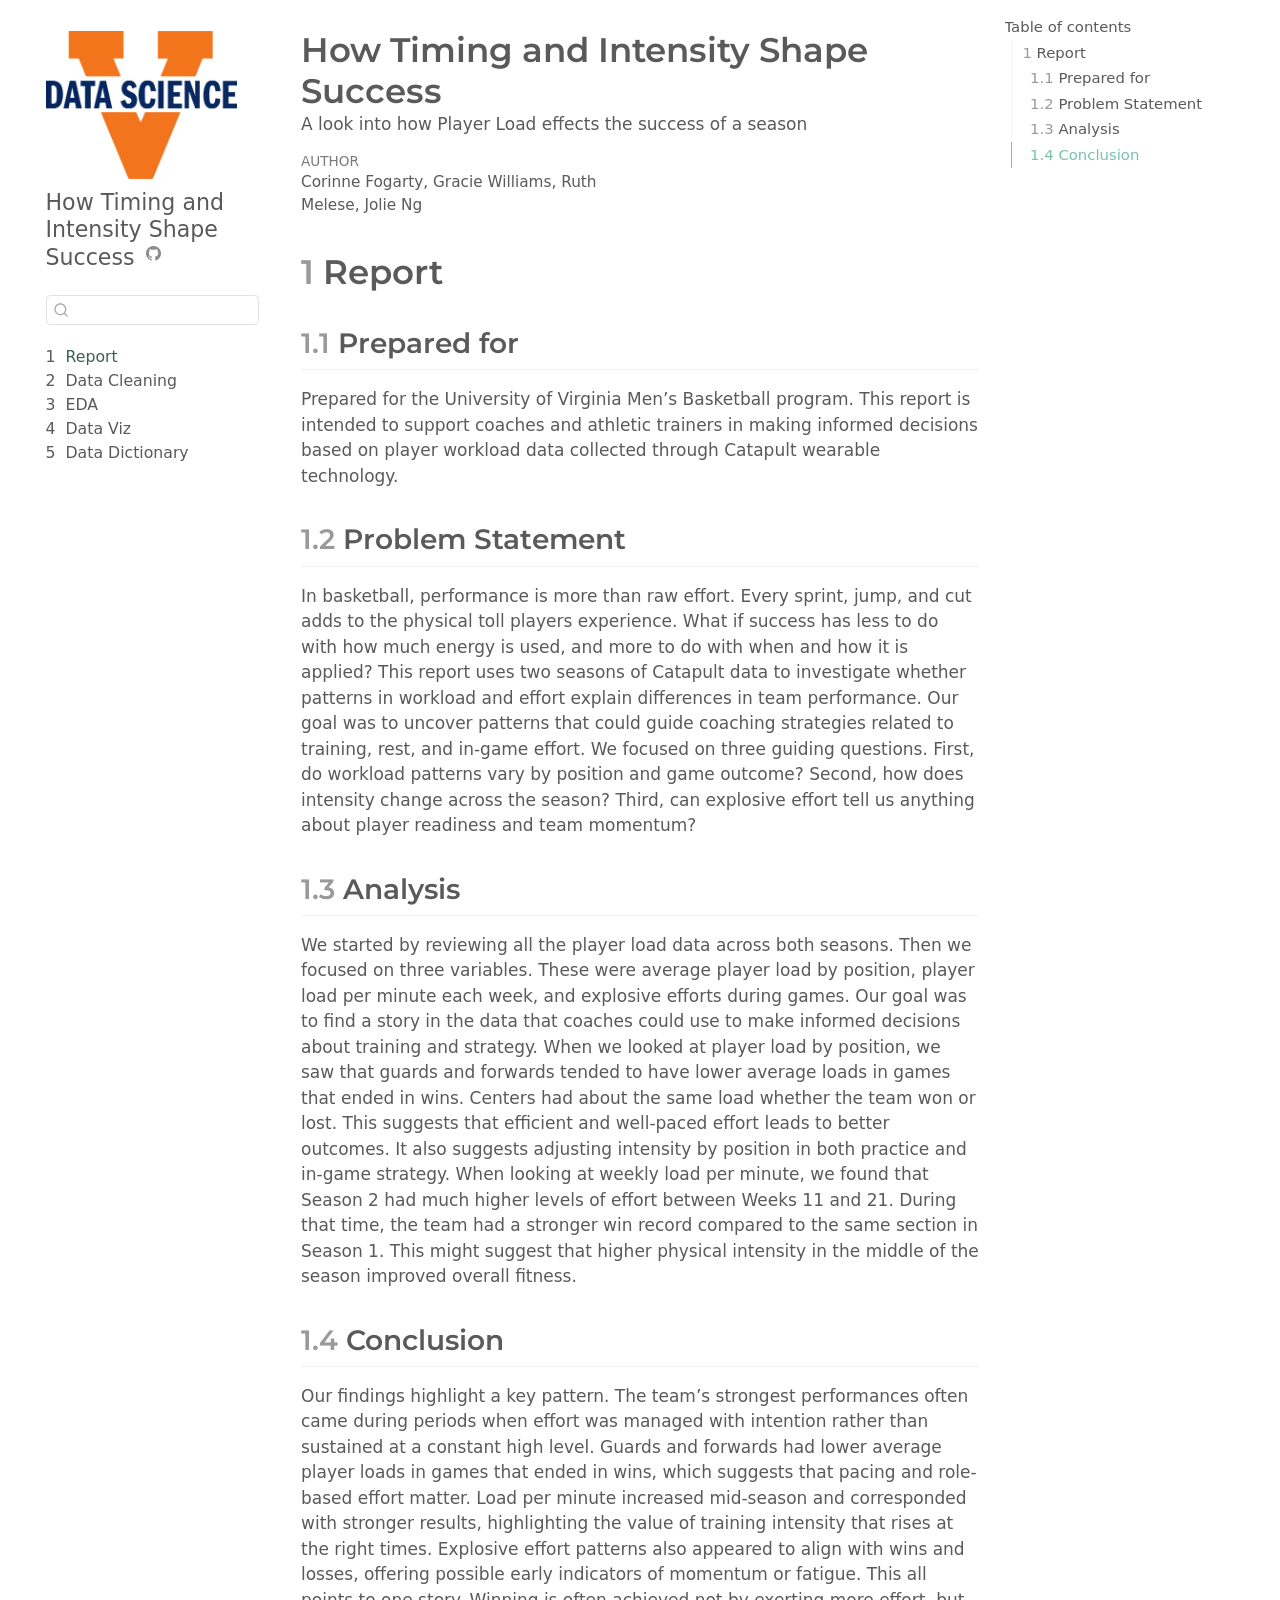
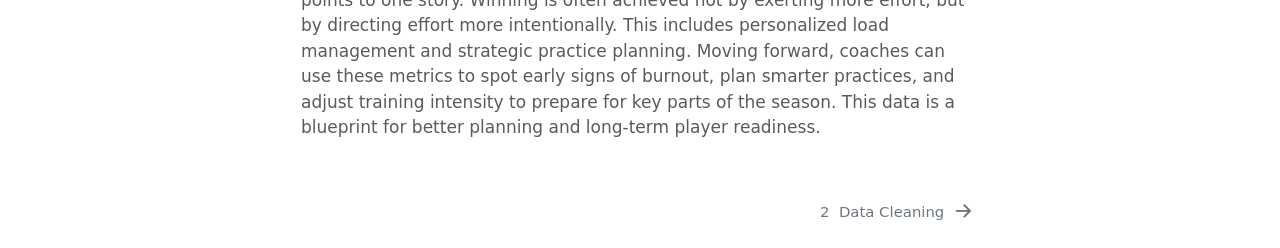
==== docs/index.html @ febaddad "index changes" ====
<!DOCTYPE html>
<html xmlns="http://www.w3.org/1999/xhtml" lang="en" xml:lang="en"><head>

<meta charset="utf-8">
<meta name="generator" content="quarto-1.6.42">

<meta name="viewport" content="width=device-width, initial-scale=1.0, user-scalable=yes">

<meta name="author" content="Corinne Fogarty, Gracie Williams, Ruth Melese, Jolie Ng">
<meta name="description" content="A look into how Player Load effects the success of a season">

<title>How Timing and Intensity Shape Success</title>
<style>
code{white-space: pre-wrap;}
span.smallcaps{font-variant: small-caps;}
div.columns{display: flex; gap: min(4vw, 1.5em);}
div.column{flex: auto; overflow-x: auto;}
div.hanging-indent{margin-left: 1.5em; text-indent: -1.5em;}
ul.task-list{list-style: none;}
ul.task-list li input[type="checkbox"] {
  width: 0.8em;
  margin: 0 0.8em 0.2em -1em; /* quarto-specific, see https://github.com/quarto-dev/quarto-cli/issues/4556 */ 
  vertical-align: middle;
}
</style>


<script src="site_libs/quarto-nav/quarto-nav.js"></script>
<script src="site_libs/quarto-nav/headroom.min.js"></script>
<script src="site_libs/clipboard/clipboard.min.js"></script>
<script src="site_libs/quarto-search/autocomplete.umd.js"></script>
<script src="site_libs/quarto-search/fuse.min.js"></script>
<script src="site_libs/quarto-search/quarto-search.js"></script>
<meta name="quarto:offset" content="./">
<link href="./datacleaning.html" rel="next">
<link href="./uvads.png" rel="icon" type="image/png">
<script src="site_libs/quarto-html/quarto.js"></script>
<script src="site_libs/quarto-html/popper.min.js"></script>
<script src="site_libs/quarto-html/tippy.umd.min.js"></script>
<script src="site_libs/quarto-html/anchor.min.js"></script>
<link href="site_libs/quarto-html/tippy.css" rel="stylesheet">
<link href="site_libs/quarto-html/quarto-syntax-highlighting-2f5df379a58b258e96c21c0638c20c03.css" rel="stylesheet" id="quarto-text-highlighting-styles">
<script src="site_libs/bootstrap/bootstrap.min.js"></script>
<link href="site_libs/bootstrap/bootstrap-icons.css" rel="stylesheet">
<link href="site_libs/bootstrap/bootstrap-af8f13ac2cf35a584dc317cb14b1796d.min.css" rel="stylesheet" append-hash="true" id="quarto-bootstrap" data-mode="light">
<script id="quarto-search-options" type="application/json">{
  "location": "sidebar",
  "copy-button": false,
  "collapse-after": 3,
  "panel-placement": "start",
  "type": "textbox",
  "limit": 50,
  "keyboard-shortcut": [
    "f",
    "/",
    "s"
  ],
  "show-item-context": false,
  "language": {
    "search-no-results-text": "No results",
    "search-matching-documents-text": "matching documents",
    "search-copy-link-title": "Copy link to search",
    "search-hide-matches-text": "Hide additional matches",
    "search-more-match-text": "more match in this document",
    "search-more-matches-text": "more matches in this document",
    "search-clear-button-title": "Clear",
    "search-text-placeholder": "",
    "search-detached-cancel-button-title": "Cancel",
    "search-submit-button-title": "Submit",
    "search-label": "Search"
  }
}</script>


</head>

<body class="nav-sidebar floating">

<div id="quarto-search-results"></div>
  <header id="quarto-header" class="headroom fixed-top">
  <nav class="quarto-secondary-nav">
    <div class="container-fluid d-flex">
      <button type="button" class="quarto-btn-toggle btn" data-bs-toggle="collapse" role="button" data-bs-target=".quarto-sidebar-collapse-item" aria-controls="quarto-sidebar" aria-expanded="false" aria-label="Toggle sidebar navigation" onclick="if (window.quartoToggleHeadroom) { window.quartoToggleHeadroom(); }">
        <i class="bi bi-layout-text-sidebar-reverse"></i>
      </button>
        <nav class="quarto-page-breadcrumbs" aria-label="breadcrumb"><ol class="breadcrumb"><li class="breadcrumb-item"><a href="./index.html"><span class="chapter-number">1</span>&nbsp; <span class="chapter-title">Report</span></a></li></ol></nav>
        <a class="flex-grow-1" role="navigation" data-bs-toggle="collapse" data-bs-target=".quarto-sidebar-collapse-item" aria-controls="quarto-sidebar" aria-expanded="false" aria-label="Toggle sidebar navigation" onclick="if (window.quartoToggleHeadroom) { window.quartoToggleHeadroom(); }">      
        </a>
      <button type="button" class="btn quarto-search-button" aria-label="Search" onclick="window.quartoOpenSearch();">
        <i class="bi bi-search"></i>
      </button>
    </div>
  </nav>
</header>
<!-- content -->
<div id="quarto-content" class="quarto-container page-columns page-rows-contents page-layout-article">
<!-- sidebar -->
  <nav id="quarto-sidebar" class="sidebar collapse collapse-horizontal quarto-sidebar-collapse-item sidebar-navigation floating overflow-auto">
    <div class="pt-lg-2 mt-2 text-left sidebar-header sidebar-header-stacked">
      <a href="./index.html" class="sidebar-logo-link">
      <img src="./uvads.png" alt="" class="sidebar-logo py-0 d-lg-inline d-none">
      </a>
    <div class="sidebar-title mb-0 py-0">
      <a href="./">How Timing and Intensity Shape Success</a> 
        <div class="sidebar-tools-main">
    <a href="https://github.com/corinnefog/DS2023-Final" title="Source Code" class="quarto-navigation-tool px-1" aria-label="Source Code"><i class="bi bi-github"></i></a>
</div>
    </div>
      </div>
        <div class="mt-2 flex-shrink-0 align-items-center">
        <div class="sidebar-search">
        <div id="quarto-search" class="" title="Search"></div>
        </div>
        </div>
    <div class="sidebar-menu-container"> 
    <ul class="list-unstyled mt-1">
        <li class="sidebar-item">
  <div class="sidebar-item-container"> 
  <a href="./index.html" class="sidebar-item-text sidebar-link active">
 <span class="menu-text"><span class="chapter-number">1</span>&nbsp; <span class="chapter-title">Report</span></span></a>
  </div>
</li>
        <li class="sidebar-item">
  <div class="sidebar-item-container"> 
  <a href="./datacleaning.html" class="sidebar-item-text sidebar-link">
 <span class="menu-text"><span class="chapter-number">2</span>&nbsp; <span class="chapter-title">Data Cleaning</span></span></a>
  </div>
</li>
        <li class="sidebar-item">
  <div class="sidebar-item-container"> 
  <a href="./eda.html" class="sidebar-item-text sidebar-link">
 <span class="menu-text"><span class="chapter-number">3</span>&nbsp; <span class="chapter-title">EDA</span></span></a>
  </div>
</li>
        <li class="sidebar-item">
  <div class="sidebar-item-container"> 
  <a href="./dataviz.html" class="sidebar-item-text sidebar-link">
 <span class="menu-text"><span class="chapter-number">4</span>&nbsp; <span class="chapter-title">Data Viz</span></span></a>
  </div>
</li>
        <li class="sidebar-item">
  <div class="sidebar-item-container"> 
  <a href="./datadictionary.html" class="sidebar-item-text sidebar-link">
 <span class="menu-text"><span class="chapter-number">5</span>&nbsp; <span class="chapter-title">Data Dictionary</span></span></a>
  </div>
</li>
    </ul>
    </div>
</nav>
<div id="quarto-sidebar-glass" class="quarto-sidebar-collapse-item" data-bs-toggle="collapse" data-bs-target=".quarto-sidebar-collapse-item"></div>
<!-- margin-sidebar -->
    <div id="quarto-margin-sidebar" class="sidebar margin-sidebar">
        <nav id="TOC" role="doc-toc" class="toc-active">
    <h2 id="toc-title">Table of contents</h2>
   
  <ul>
  <li><a href="#report" id="toc-report" class="nav-link active" data-scroll-target="#report"><span class="header-section-number">1</span> Report</a>
  <ul class="collapse">
  <li><a href="#prepared-for" id="toc-prepared-for" class="nav-link" data-scroll-target="#prepared-for"><span class="header-section-number">1.1</span> Prepared for</a></li>
  <li><a href="#problem-statement" id="toc-problem-statement" class="nav-link" data-scroll-target="#problem-statement"><span class="header-section-number">1.2</span> Problem Statement</a></li>
  <li><a href="#analysis" id="toc-analysis" class="nav-link" data-scroll-target="#analysis"><span class="header-section-number">1.3</span> Analysis</a></li>
  <li><a href="#conclusion" id="toc-conclusion" class="nav-link" data-scroll-target="#conclusion"><span class="header-section-number">1.4</span> Conclusion</a></li>
  </ul></li>
  </ul>
</nav>
    </div>
<!-- main -->
<main class="content" id="quarto-document-content">

<header id="title-block-header" class="quarto-title-block default">
<div class="quarto-title">
<h1 class="title">How Timing and Intensity Shape Success</h1>
</div>

<div>
  <div class="description">
    A look into how Player Load effects the success of a season
  </div>
</div>


<div class="quarto-title-meta">

    <div>
    <div class="quarto-title-meta-heading">Author</div>
    <div class="quarto-title-meta-contents">
             <p>Corinne Fogarty, Gracie Williams, Ruth Melese, Jolie Ng </p>
          </div>
  </div>
    
  
    
  </div>
  


</header>


<section id="report" class="level1" data-number="1">
<h1 data-number="1"><span class="header-section-number">1</span> Report</h1>
<section id="prepared-for" class="level2" data-number="1.1">
<h2 data-number="1.1" class="anchored" data-anchor-id="prepared-for"><span class="header-section-number">1.1</span> Prepared for</h2>
<p>Prepared for the University of Virginia Men’s Basketball program. This report is intended to support coaches and athletic trainers in making informed decisions based on player workload data collected through Catapult wearable technology.</p>
</section>
<section id="problem-statement" class="level2" data-number="1.2">
<h2 data-number="1.2" class="anchored" data-anchor-id="problem-statement"><span class="header-section-number">1.2</span> Problem Statement</h2>
<p>In basketball, performance is more than raw effort. Every sprint, jump, and cut adds to the physical toll players experience. What if success has less to do with how much energy is used, and more to do with when and how it is applied? This report uses two seasons of Catapult data to investigate whether patterns in workload and effort explain differences in team performance. Our goal was to uncover patterns that could guide coaching strategies related to training, rest, and in-game effort. We focused on three guiding questions. First, do workload patterns vary by position and game outcome? Second, how does intensity change across the season? Third, can explosive effort tell us anything about player readiness and team momentum?</p>
</section>
<section id="analysis" class="level2" data-number="1.3">
<h2 data-number="1.3" class="anchored" data-anchor-id="analysis"><span class="header-section-number">1.3</span> Analysis</h2>
<p>We started by reviewing all the player load data across both seasons. Then we focused on three variables. These were average player load by position, player load per minute each week, and explosive efforts during games. Our goal was to find a story in the data that coaches could use to make informed decisions about training and strategy. When we looked at player load by position, we saw that guards and forwards tended to have lower average loads in games that ended in wins. Centers had about the same load whether the team won or lost. This suggests that efficient and well-paced effort leads to better outcomes. It also suggests adjusting intensity by position in both practice and in-game strategy. When looking at weekly load per minute, we found that Season 2 had much higher levels of effort between Weeks 11 and 21. During that time, the team had a stronger win record compared to the same section in Season 1. This might suggest that higher physical intensity in the middle of the season improved overall fitness.</p>
</section>
<section id="conclusion" class="level2" data-number="1.4">
<h2 data-number="1.4" class="anchored" data-anchor-id="conclusion"><span class="header-section-number">1.4</span> Conclusion</h2>
<p>Our findings highlight a key pattern. The team’s strongest performances often came during periods when effort was managed with intention rather than sustained at a constant high level. Guards and forwards had lower average player loads in games that ended in wins, which suggests that pacing and role-based effort matter. Load per minute increased mid-season and corresponded with stronger results, highlighting the value of training intensity that rises at the right times. Explosive effort patterns also appeared to align with wins and losses, offering possible early indicators of momentum or fatigue. This all points to one story. Winning is often achieved not by exerting more effort, but by directing effort more intentionally. This includes personalized load management and strategic practice planning.&nbsp;Moving forward, coaches can use these metrics to spot early signs of burnout, plan smarter practices, and adjust training intensity to prepare for key parts of the season. This data is a blueprint for better planning and long-term player readiness.</p>


</section>
</section>

</main> <!-- /main -->
<script id="quarto-html-after-body" type="application/javascript">
window.document.addEventListener("DOMContentLoaded", function (event) {
  const toggleBodyColorMode = (bsSheetEl) => {
    const mode = bsSheetEl.getAttribute("data-mode");
    const bodyEl = window.document.querySelector("body");
    if (mode === "dark") {
      bodyEl.classList.add("quarto-dark");
      bodyEl.classList.remove("quarto-light");
    } else {
      bodyEl.classList.add("quarto-light");
      bodyEl.classList.remove("quarto-dark");
    }
  }
  const toggleBodyColorPrimary = () => {
    const bsSheetEl = window.document.querySelector("link#quarto-bootstrap");
    if (bsSheetEl) {
      toggleBodyColorMode(bsSheetEl);
    }
  }
  toggleBodyColorPrimary();  
  const icon = "";
  const anchorJS = new window.AnchorJS();
  anchorJS.options = {
    placement: 'right',
    icon: icon
  };
  anchorJS.add('.anchored');
  const isCodeAnnotation = (el) => {
    for (const clz of el.classList) {
      if (clz.startsWith('code-annotation-')) {                     
        return true;
      }
    }
    return false;
  }
  const onCopySuccess = function(e) {
    // button target
    const button = e.trigger;
    // don't keep focus
    button.blur();
    // flash "checked"
    button.classList.add('code-copy-button-checked');
    var currentTitle = button.getAttribute("title");
    button.setAttribute("title", "Copied!");
    let tooltip;
    if (window.bootstrap) {
      button.setAttribute("data-bs-toggle", "tooltip");
      button.setAttribute("data-bs-placement", "left");
      button.setAttribute("data-bs-title", "Copied!");
      tooltip = new bootstrap.Tooltip(button, 
        { trigger: "manual", 
          customClass: "code-copy-button-tooltip",
          offset: [0, -8]});
      tooltip.show();    
    }
    setTimeout(function() {
      if (tooltip) {
        tooltip.hide();
        button.removeAttribute("data-bs-title");
        button.removeAttribute("data-bs-toggle");
        button.removeAttribute("data-bs-placement");
      }
      button.setAttribute("title", currentTitle);
      button.classList.remove('code-copy-button-checked');
    }, 1000);
    // clear code selection
    e.clearSelection();
  }
  const getTextToCopy = function(trigger) {
      const codeEl = trigger.previousElementSibling.cloneNode(true);
      for (const childEl of codeEl.children) {
        if (isCodeAnnotation(childEl)) {
          childEl.remove();
        }
      }
      return codeEl.innerText;
  }
  const clipboard = new window.ClipboardJS('.code-copy-button:not([data-in-quarto-modal])', {
    text: getTextToCopy
  });
  clipboard.on('success', onCopySuccess);
  if (window.document.getElementById('quarto-embedded-source-code-modal')) {
    const clipboardModal = new window.ClipboardJS('.code-copy-button[data-in-quarto-modal]', {
      text: getTextToCopy,
      container: window.document.getElementById('quarto-embedded-source-code-modal')
    });
    clipboardModal.on('success', onCopySuccess);
  }
    var localhostRegex = new RegExp(/^(?:http|https):\/\/localhost\:?[0-9]*\//);
    var mailtoRegex = new RegExp(/^mailto:/);
      var filterRegex = new RegExp('/' + window.location.host + '/');
    var isInternal = (href) => {
        return filterRegex.test(href) || localhostRegex.test(href) || mailtoRegex.test(href);
    }
    // Inspect non-navigation links and adorn them if external
 	var links = window.document.querySelectorAll('a[href]:not(.nav-link):not(.navbar-brand):not(.toc-action):not(.sidebar-link):not(.sidebar-item-toggle):not(.pagination-link):not(.no-external):not([aria-hidden]):not(.dropdown-item):not(.quarto-navigation-tool):not(.about-link)');
    for (var i=0; i<links.length; i++) {
      const link = links[i];
      if (!isInternal(link.href)) {
        // undo the damage that might have been done by quarto-nav.js in the case of
        // links that we want to consider external
        if (link.dataset.originalHref !== undefined) {
          link.href = link.dataset.originalHref;
        }
      }
    }
  function tippyHover(el, contentFn, onTriggerFn, onUntriggerFn) {
    const config = {
      allowHTML: true,
      maxWidth: 500,
      delay: 100,
      arrow: false,
      appendTo: function(el) {
          return el.parentElement;
      },
      interactive: true,
      interactiveBorder: 10,
      theme: 'quarto',
      placement: 'bottom-start',
    };
    if (contentFn) {
      config.content = contentFn;
    }
    if (onTriggerFn) {
      config.onTrigger = onTriggerFn;
    }
    if (onUntriggerFn) {
      config.onUntrigger = onUntriggerFn;
    }
    window.tippy(el, config); 
  }
  const noterefs = window.document.querySelectorAll('a[role="doc-noteref"]');
  for (var i=0; i<noterefs.length; i++) {
    const ref = noterefs[i];
    tippyHover(ref, function() {
      // use id or data attribute instead here
      let href = ref.getAttribute('data-footnote-href') || ref.getAttribute('href');
      try { href = new URL(href).hash; } catch {}
      const id = href.replace(/^#\/?/, "");
      const note = window.document.getElementById(id);
      if (note) {
        return note.innerHTML;
      } else {
        return "";
      }
    });
  }
  const xrefs = window.document.querySelectorAll('a.quarto-xref');
  const processXRef = (id, note) => {
    // Strip column container classes
    const stripColumnClz = (el) => {
      el.classList.remove("page-full", "page-columns");
      if (el.children) {
        for (const child of el.children) {
          stripColumnClz(child);
        }
      }
    }
    stripColumnClz(note)
    if (id === null || id.startsWith('sec-')) {
      // Special case sections, only their first couple elements
      const container = document.createElement("div");
      if (note.children && note.children.length > 2) {
        container.appendChild(note.children[0].cloneNode(true));
        for (let i = 1; i < note.children.length; i++) {
          const child = note.children[i];
          if (child.tagName === "P" && child.innerText === "") {
            continue;
          } else {
            container.appendChild(child.cloneNode(true));
            break;
          }
        }
        if (window.Quarto?.typesetMath) {
          window.Quarto.typesetMath(container);
        }
        return container.innerHTML
      } else {
        if (window.Quarto?.typesetMath) {
          window.Quarto.typesetMath(note);
        }
        return note.innerHTML;
      }
    } else {
      // Remove any anchor links if they are present
      const anchorLink = note.querySelector('a.anchorjs-link');
      if (anchorLink) {
        anchorLink.remove();
      }
      if (window.Quarto?.typesetMath) {
        window.Quarto.typesetMath(note);
      }
      if (note.classList.contains("callout")) {
        return note.outerHTML;
      } else {
        return note.innerHTML;
      }
    }
  }
  for (var i=0; i<xrefs.length; i++) {
    const xref = xrefs[i];
    tippyHover(xref, undefined, function(instance) {
      instance.disable();
      let url = xref.getAttribute('href');
      let hash = undefined; 
      if (url.startsWith('#')) {
        hash = url;
      } else {
        try { hash = new URL(url).hash; } catch {}
      }
      if (hash) {
        const id = hash.replace(/^#\/?/, "");
        const note = window.document.getElementById(id);
        if (note !== null) {
          try {
            const html = processXRef(id, note.cloneNode(true));
            instance.setContent(html);
          } finally {
            instance.enable();
            instance.show();
          }
        } else {
          // See if we can fetch this
          fetch(url.split('#')[0])
          .then(res => res.text())
          .then(html => {
            const parser = new DOMParser();
            const htmlDoc = parser.parseFromString(html, "text/html");
            const note = htmlDoc.getElementById(id);
            if (note !== null) {
              const html = processXRef(id, note);
              instance.setContent(html);
            } 
          }).finally(() => {
            instance.enable();
            instance.show();
          });
        }
      } else {
        // See if we can fetch a full url (with no hash to target)
        // This is a special case and we should probably do some content thinning / targeting
        fetch(url)
        .then(res => res.text())
        .then(html => {
          const parser = new DOMParser();
          const htmlDoc = parser.parseFromString(html, "text/html");
          const note = htmlDoc.querySelector('main.content');
          if (note !== null) {
            // This should only happen for chapter cross references
            // (since there is no id in the URL)
            // remove the first header
            if (note.children.length > 0 && note.children[0].tagName === "HEADER") {
              note.children[0].remove();
            }
            const html = processXRef(null, note);
            instance.setContent(html);
          } 
        }).finally(() => {
          instance.enable();
          instance.show();
        });
      }
    }, function(instance) {
    });
  }
      let selectedAnnoteEl;
      const selectorForAnnotation = ( cell, annotation) => {
        let cellAttr = 'data-code-cell="' + cell + '"';
        let lineAttr = 'data-code-annotation="' +  annotation + '"';
        const selector = 'span[' + cellAttr + '][' + lineAttr + ']';
        return selector;
      }
      const selectCodeLines = (annoteEl) => {
        const doc = window.document;
        const targetCell = annoteEl.getAttribute("data-target-cell");
        const targetAnnotation = annoteEl.getAttribute("data-target-annotation");
        const annoteSpan = window.document.querySelector(selectorForAnnotation(targetCell, targetAnnotation));
        const lines = annoteSpan.getAttribute("data-code-lines").split(",");
        const lineIds = lines.map((line) => {
          return targetCell + "-" + line;
        })
        let top = null;
        let height = null;
        let parent = null;
        if (lineIds.length > 0) {
            //compute the position of the single el (top and bottom and make a div)
            const el = window.document.getElementById(lineIds[0]);
            top = el.offsetTop;
            height = el.offsetHeight;
            parent = el.parentElement.parentElement;
          if (lineIds.length > 1) {
            const lastEl = window.document.getElementById(lineIds[lineIds.length - 1]);
            const bottom = lastEl.offsetTop + lastEl.offsetHeight;
            height = bottom - top;
          }
          if (top !== null && height !== null && parent !== null) {
            // cook up a div (if necessary) and position it 
            let div = window.document.getElementById("code-annotation-line-highlight");
            if (div === null) {
              div = window.document.createElement("div");
              div.setAttribute("id", "code-annotation-line-highlight");
              div.style.position = 'absolute';
              parent.appendChild(div);
            }
            div.style.top = top - 2 + "px";
            div.style.height = height + 4 + "px";
            div.style.left = 0;
            let gutterDiv = window.document.getElementById("code-annotation-line-highlight-gutter");
            if (gutterDiv === null) {
              gutterDiv = window.document.createElement("div");
              gutterDiv.setAttribute("id", "code-annotation-line-highlight-gutter");
              gutterDiv.style.position = 'absolute';
              const codeCell = window.document.getElementById(targetCell);
              const gutter = codeCell.querySelector('.code-annotation-gutter');
              gutter.appendChild(gutterDiv);
            }
            gutterDiv.style.top = top - 2 + "px";
            gutterDiv.style.height = height + 4 + "px";
          }
          selectedAnnoteEl = annoteEl;
        }
      };
      const unselectCodeLines = () => {
        const elementsIds = ["code-annotation-line-highlight", "code-annotation-line-highlight-gutter"];
        elementsIds.forEach((elId) => {
          const div = window.document.getElementById(elId);
          if (div) {
            div.remove();
          }
        });
        selectedAnnoteEl = undefined;
      };
        // Handle positioning of the toggle
    window.addEventListener(
      "resize",
      throttle(() => {
        elRect = undefined;
        if (selectedAnnoteEl) {
          selectCodeLines(selectedAnnoteEl);
        }
      }, 10)
    );
    function throttle(fn, ms) {
    let throttle = false;
    let timer;
      return (...args) => {
        if(!throttle) { // first call gets through
            fn.apply(this, args);
            throttle = true;
        } else { // all the others get throttled
            if(timer) clearTimeout(timer); // cancel #2
            timer = setTimeout(() => {
              fn.apply(this, args);
              timer = throttle = false;
            }, ms);
        }
      };
    }
      // Attach click handler to the DT
      const annoteDls = window.document.querySelectorAll('dt[data-target-cell]');
      for (const annoteDlNode of annoteDls) {
        annoteDlNode.addEventListener('click', (event) => {
          const clickedEl = event.target;
          if (clickedEl !== selectedAnnoteEl) {
            unselectCodeLines();
            const activeEl = window.document.querySelector('dt[data-target-cell].code-annotation-active');
            if (activeEl) {
              activeEl.classList.remove('code-annotation-active');
            }
            selectCodeLines(clickedEl);
            clickedEl.classList.add('code-annotation-active');
          } else {
            // Unselect the line
            unselectCodeLines();
            clickedEl.classList.remove('code-annotation-active');
          }
        });
      }
  const findCites = (el) => {
    const parentEl = el.parentElement;
    if (parentEl) {
      const cites = parentEl.dataset.cites;
      if (cites) {
        return {
          el,
          cites: cites.split(' ')
        };
      } else {
        return findCites(el.parentElement)
      }
    } else {
      return undefined;
    }
  };
  var bibliorefs = window.document.querySelectorAll('a[role="doc-biblioref"]');
  for (var i=0; i<bibliorefs.length; i++) {
    const ref = bibliorefs[i];
    const citeInfo = findCites(ref);
    if (citeInfo) {
      tippyHover(citeInfo.el, function() {
        var popup = window.document.createElement('div');
        citeInfo.cites.forEach(function(cite) {
          var citeDiv = window.document.createElement('div');
          citeDiv.classList.add('hanging-indent');
          citeDiv.classList.add('csl-entry');
          var biblioDiv = window.document.getElementById('ref-' + cite);
          if (biblioDiv) {
            citeDiv.innerHTML = biblioDiv.innerHTML;
          }
          popup.appendChild(citeDiv);
        });
        return popup.innerHTML;
      });
    }
  }
});
</script>
<nav class="page-navigation">
  <div class="nav-page nav-page-previous">
  </div>
  <div class="nav-page nav-page-next">
      <a href="./datacleaning.html" class="pagination-link" aria-label="Data Cleaning">
        <span class="nav-page-text"><span class="chapter-number">2</span>&nbsp; <span class="chapter-title">Data Cleaning</span></span> <i class="bi bi-arrow-right-short"></i>
      </a>
  </div>
</nav>
</div> <!-- /content -->




</body></html>
---- docs/site_libs/quarto-html/tippy.css ----
.tippy-box[data-animation=fade][data-state=hidden]{opacity:0}[data-tippy-root]{max-width:calc(100vw - 10px)}.tippy-box{position:relative;background-color:#333;color:#fff;border-radius:4px;font-size:14px;line-height:1.4;white-space:normal;outline:0;transition-property:transform,visibility,opacity}.tippy-box[data-placement^=top]>.tippy-arrow{bottom:0}.tippy-box[data-placement^=top]>.tippy-arrow:before{bottom:-7px;left:0;border-width:8px 8px 0;border-top-color:initial;transform-origin:center top}.tippy-box[data-placement^=bottom]>.tippy-arrow{top:0}.tippy-box[data-placement^=bottom]>.tippy-arrow:before{top:-7px;left:0;border-width:0 8px 8px;border-bottom-color:initial;transform-origin:center bottom}.tippy-box[data-placement^=left]>.tippy-arrow{right:0}.tippy-box[data-placement^=left]>.tippy-arrow:before{border-width:8px 0 8px 8px;border-left-color:initial;right:-7px;transform-origin:center left}.tippy-box[data-placement^=right]>.tippy-arrow{left:0}.tippy-box[data-placement^=right]>.tippy-arrow:before{left:-7px;border-width:8px 8px 8px 0;border-right-color:initial;transform-origin:center right}.tippy-box[data-inertia][data-state=visible]{transition-timing-function:cubic-bezier(.54,1.5,.38,1.11)}.tippy-arrow{width:16px;height:16px;color:#333}.tippy-arrow:before{content:"";position:absolute;border-color:transparent;border-style:solid}.tippy-content{position:relative;padding:5px 9px;z-index:1}
---- docs/site_libs/quarto-html/quarto-syntax-highlighting-2f5df379a58b258e96c21c0638c20c03.css ----
/* quarto syntax highlight colors */
:root {
  --quarto-hl-ot-color: #003B4F;
  --quarto-hl-at-color: #657422;
  --quarto-hl-ss-color: #20794D;
  --quarto-hl-an-color: #5E5E5E;
  --quarto-hl-fu-color: #4758AB;
  --quarto-hl-st-color: #20794D;
  --quarto-hl-cf-color: #003B4F;
  --quarto-hl-op-color: #5E5E5E;
  --quarto-hl-er-color: #AD0000;
  --quarto-hl-bn-color: #AD0000;
  --quarto-hl-al-color: #AD0000;
  --quarto-hl-va-color: #111111;
  --quarto-hl-bu-color: inherit;
  --quarto-hl-ex-color: inherit;
  --quarto-hl-pp-color: #AD0000;
  --quarto-hl-in-color: #5E5E5E;
  --quarto-hl-vs-color: #20794D;
  --quarto-hl-wa-color: #5E5E5E;
  --quarto-hl-do-color: #5E5E5E;
  --quarto-hl-im-color: #00769E;
  --quarto-hl-ch-color: #20794D;
  --quarto-hl-dt-color: #AD0000;
  --quarto-hl-fl-color: #AD0000;
  --quarto-hl-co-color: #5E5E5E;
  --quarto-hl-cv-color: #5E5E5E;
  --quarto-hl-cn-color: #8f5902;
  --quarto-hl-sc-color: #5E5E5E;
  --quarto-hl-dv-color: #AD0000;
  --quarto-hl-kw-color: #003B4F;
}

/* other quarto variables */
:root {
  --quarto-font-monospace: SFMono-Regular, Menlo, Monaco, Consolas, "Liberation Mono", "Courier New", monospace;
}

pre > code.sourceCode > span {
  color: #003B4F;
}

code span {
  color: #003B4F;
}

code.sourceCode > span {
  color: #003B4F;
}

div.sourceCode,
div.sourceCode pre.sourceCode {
  color: #003B4F;
}

code span.ot {
  color: #003B4F;
  font-style: inherit;
}

code span.at {
  color: #657422;
  font-style: inherit;
}

code span.ss {
  color: #20794D;
  font-style: inherit;
}

code span.an {
  color: #5E5E5E;
  font-style: inherit;
}

code span.fu {
  color: #4758AB;
  font-style: inherit;
}

code span.st {
  color: #20794D;
  font-style: inherit;
}

code span.cf {
  color: #003B4F;
  font-weight: bold;
  font-style: inherit;
}

code span.op {
  color: #5E5E5E;
  font-style: inherit;
}

code span.er {
  color: #AD0000;
  font-style: inherit;
}

code span.bn {
  color: #AD0000;
  font-style: inherit;
}

code span.al {
  color: #AD0000;
  font-style: inherit;
}

code span.va {
  color: #111111;
  font-style: inherit;
}

code span.bu {
  font-style: inherit;
}

code span.ex {
  font-style: inherit;
}

code span.pp {
  color: #AD0000;
  font-style: inherit;
}

code span.in {
  color: #5E5E5E;
  font-style: inherit;
}

code span.vs {
  color: #20794D;
  font-style: inherit;
}

code span.wa {
  color: #5E5E5E;
  font-style: italic;
}

code span.do {
  color: #5E5E5E;
  font-style: italic;
}

code span.im {
  color: #00769E;
  font-style: inherit;
}

code span.ch {
  color: #20794D;
  font-style: inherit;
}

code span.dt {
  color: #AD0000;
  font-style: inherit;
}

code span.fl {
  color: #AD0000;
  font-style: inherit;
}

code span.co {
  color: #5E5E5E;
  font-style: inherit;
}

code span.cv {
  color: #5E5E5E;
  font-style: italic;
}

code span.cn {
  color: #8f5902;
  font-style: inherit;
}

code span.sc {
  color: #5E5E5E;
  font-style: inherit;
}

code span.dv {
  color: #AD0000;
  font-style: inherit;
}

code span.kw {
  color: #003B4F;
  font-weight: bold;
  font-style: inherit;
}

.prevent-inlining {
  content: "</";
}

/*# sourceMappingURL=35eb38a806ee71ea6d2563be2308c832.css.map */
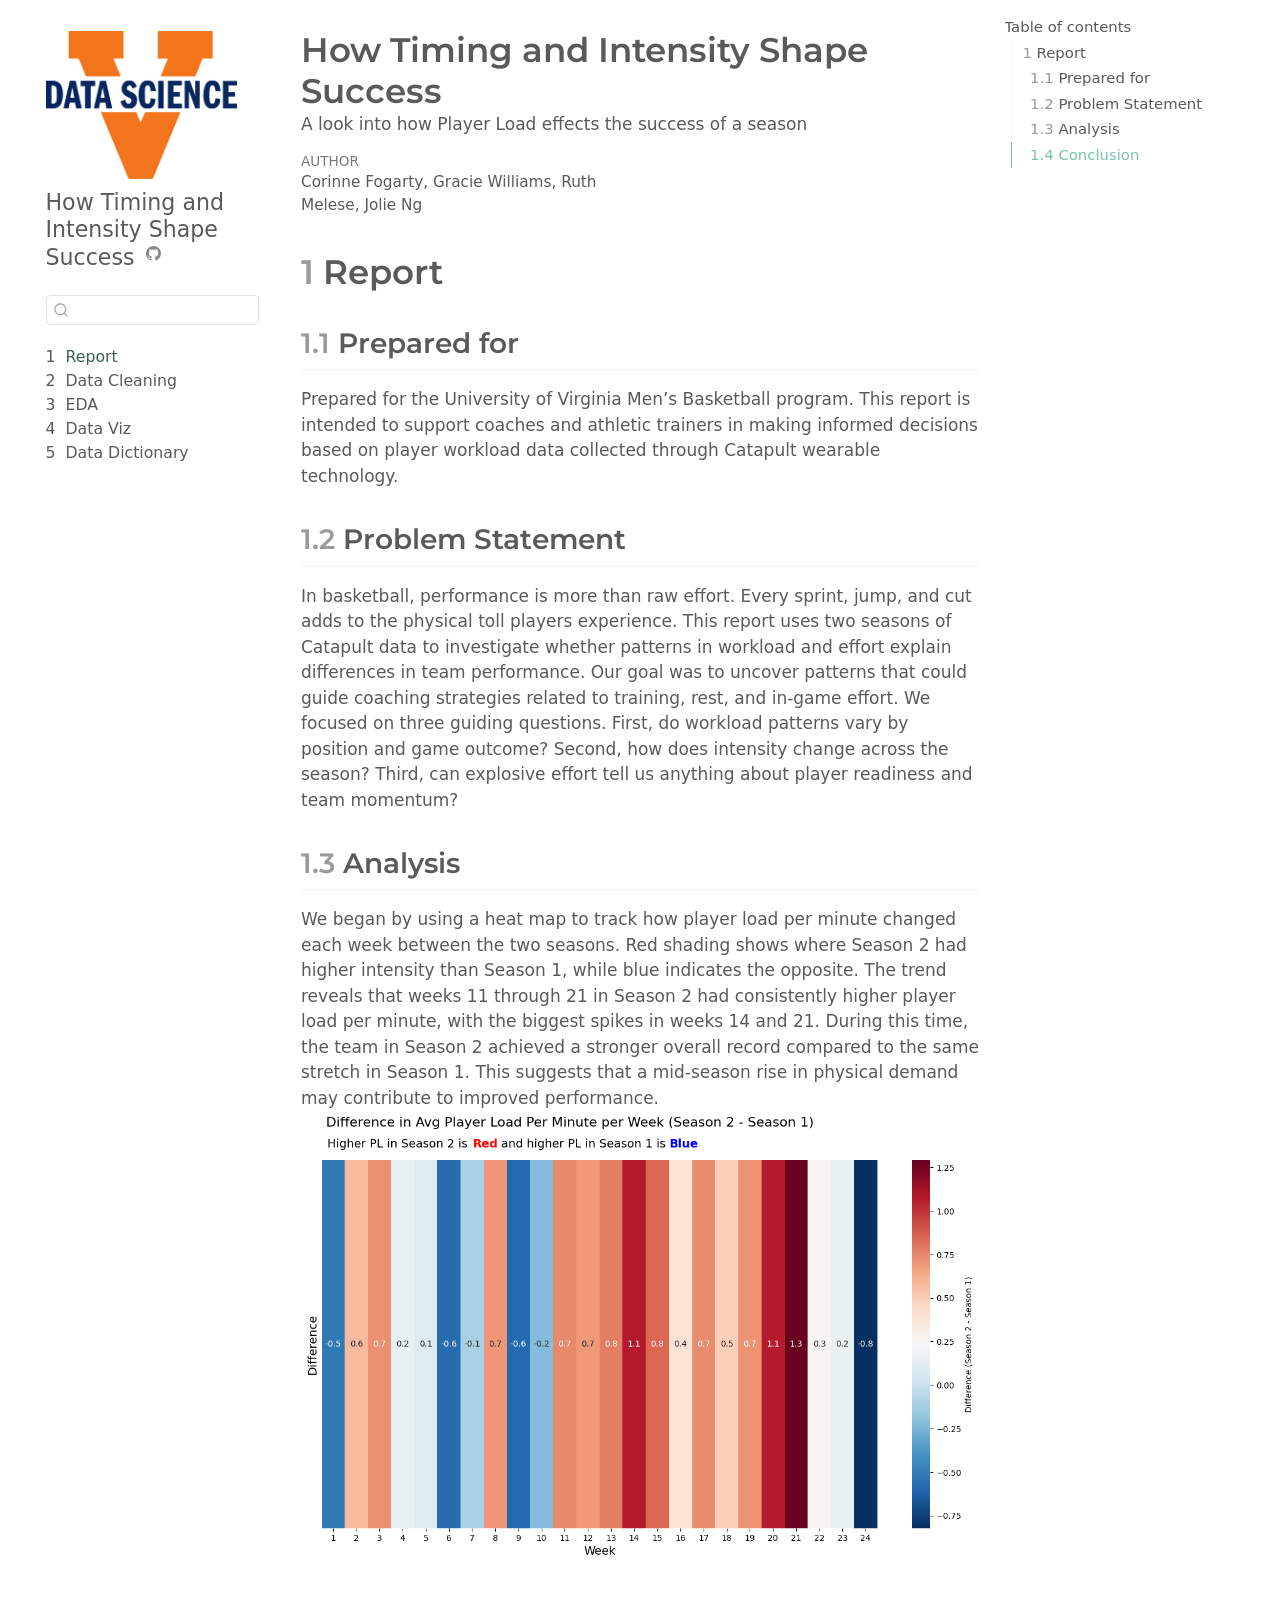
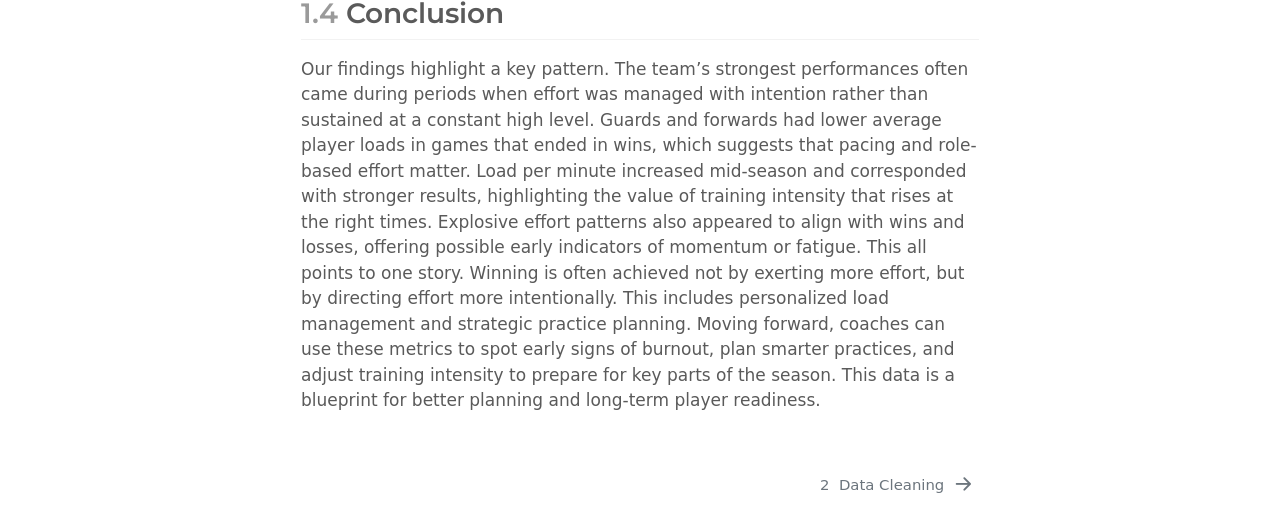
==== commit 7d740cb1: "report changes" ====
--- a/docs/index.html
+++ b/docs/index.html
@@ -103,7 +103,7 @@
     <div class="sidebar-title mb-0 py-0">
       <a href="./">How Timing and Intensity Shape Success</a> 
         <div class="sidebar-tools-main">
-    <a href="https://github.com/corinnefog/DS2023-Final" title="Source Code" class="quarto-navigation-tool px-1" aria-label="Source Code"><i class="bi bi-github"></i></a>
+    <a href="https://github.com/corinnefog/DS2023-report" title="Source Code" class="quarto-navigation-tool px-1" aria-label="Source Code"><i class="bi bi-github"></i></a>
 </div>
     </div>
       </div>
@@ -205,11 +205,11 @@
 </section>
 <section id="problem-statement" class="level2" data-number="1.2">
 <h2 data-number="1.2" class="anchored" data-anchor-id="problem-statement"><span class="header-section-number">1.2</span> Problem Statement</h2>
-<p>In basketball, performance is more than raw effort. Every sprint, jump, and cut adds to the physical toll players experience. What if success has less to do with how much energy is used, and more to do with when and how it is applied? This report uses two seasons of Catapult data to investigate whether patterns in workload and effort explain differences in team performance. Our goal was to uncover patterns that could guide coaching strategies related to training, rest, and in-game effort. We focused on three guiding questions. First, do workload patterns vary by position and game outcome? Second, how does intensity change across the season? Third, can explosive effort tell us anything about player readiness and team momentum?</p>
+<p>In basketball, performance is more than raw effort. Every sprint, jump, and cut adds to the physical toll players experience. This report uses two seasons of Catapult data to investigate whether patterns in workload and effort explain differences in team performance. Our goal was to uncover patterns that could guide coaching strategies related to training, rest, and in-game effort. We focused on three guiding questions. First, do workload patterns vary by position and game outcome? Second, how does intensity change across the season? Third, can explosive effort tell us anything about player readiness and team momentum?</p>
 </section>
 <section id="analysis" class="level2" data-number="1.3">
 <h2 data-number="1.3" class="anchored" data-anchor-id="analysis"><span class="header-section-number">1.3</span> Analysis</h2>
-<p>We started by reviewing all the player load data across both seasons. Then we focused on three variables. These were average player load by position, player load per minute each week, and explosive efforts during games. Our goal was to find a story in the data that coaches could use to make informed decisions about training and strategy. When we looked at player load by position, we saw that guards and forwards tended to have lower average loads in games that ended in wins. Centers had about the same load whether the team won or lost. This suggests that efficient and well-paced effort leads to better outcomes. It also suggests adjusting intensity by position in both practice and in-game strategy. When looking at weekly load per minute, we found that Season 2 had much higher levels of effort between Weeks 11 and 21. During that time, the team had a stronger win record compared to the same section in Season 1. This might suggest that higher physical intensity in the middle of the season improved overall fitness.</p>
+<p>We began by using a heat map to track how player load per minute changed each week between the two seasons. Red shading shows where Season 2 had higher intensity than Season 1, while blue indicates the opposite. The trend reveals that weeks 11 through 21 in Season 2 had consistently higher player load per minute, with the biggest spikes in weeks 14 and 21. During this time, the team in Season 2 achieved a stronger overall record compared to the same stretch in Season 1. This suggests that a mid-season rise in physical demand may contribute to improved performance. <img src="graph1.png" class="img-fluid"></p>
 </section>
 <section id="conclusion" class="level2" data-number="1.4">
 <h2 data-number="1.4" class="anchored" data-anchor-id="conclusion"><span class="header-section-number">1.4</span> Conclusion</h2>
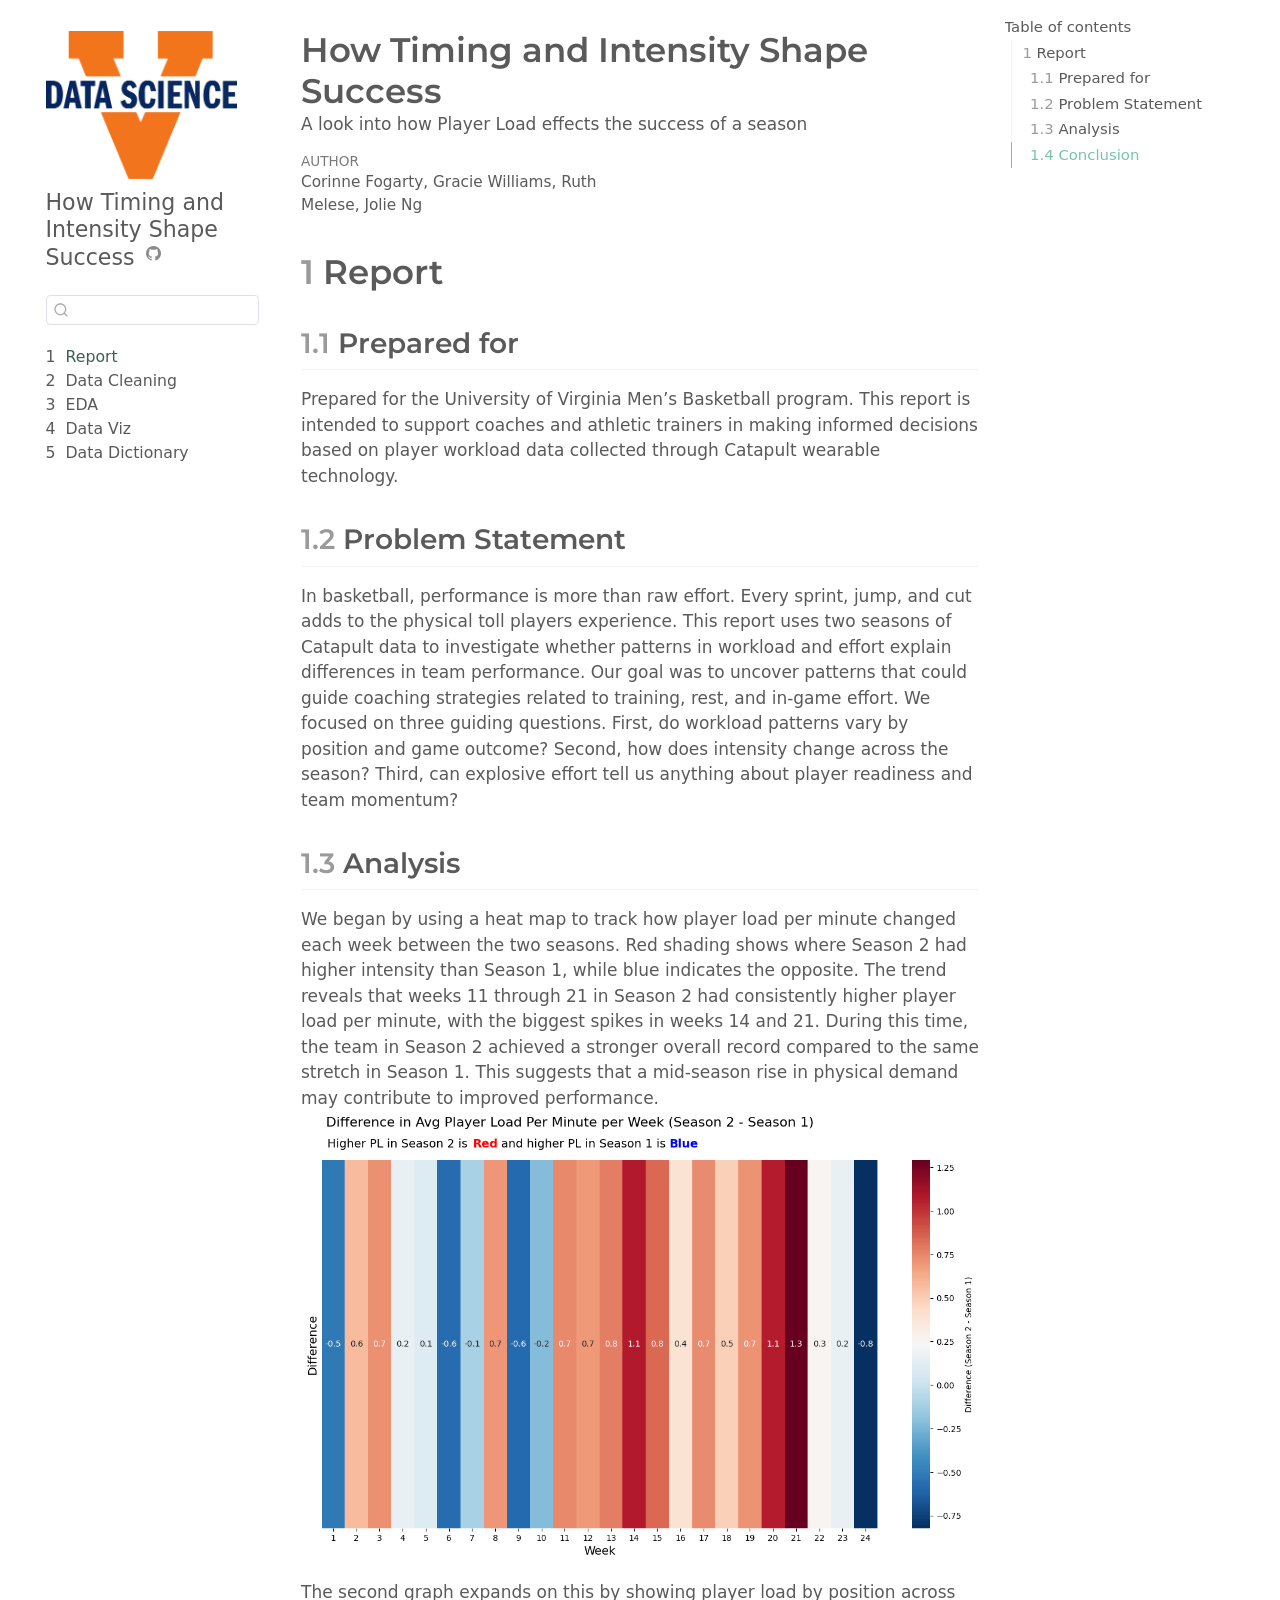
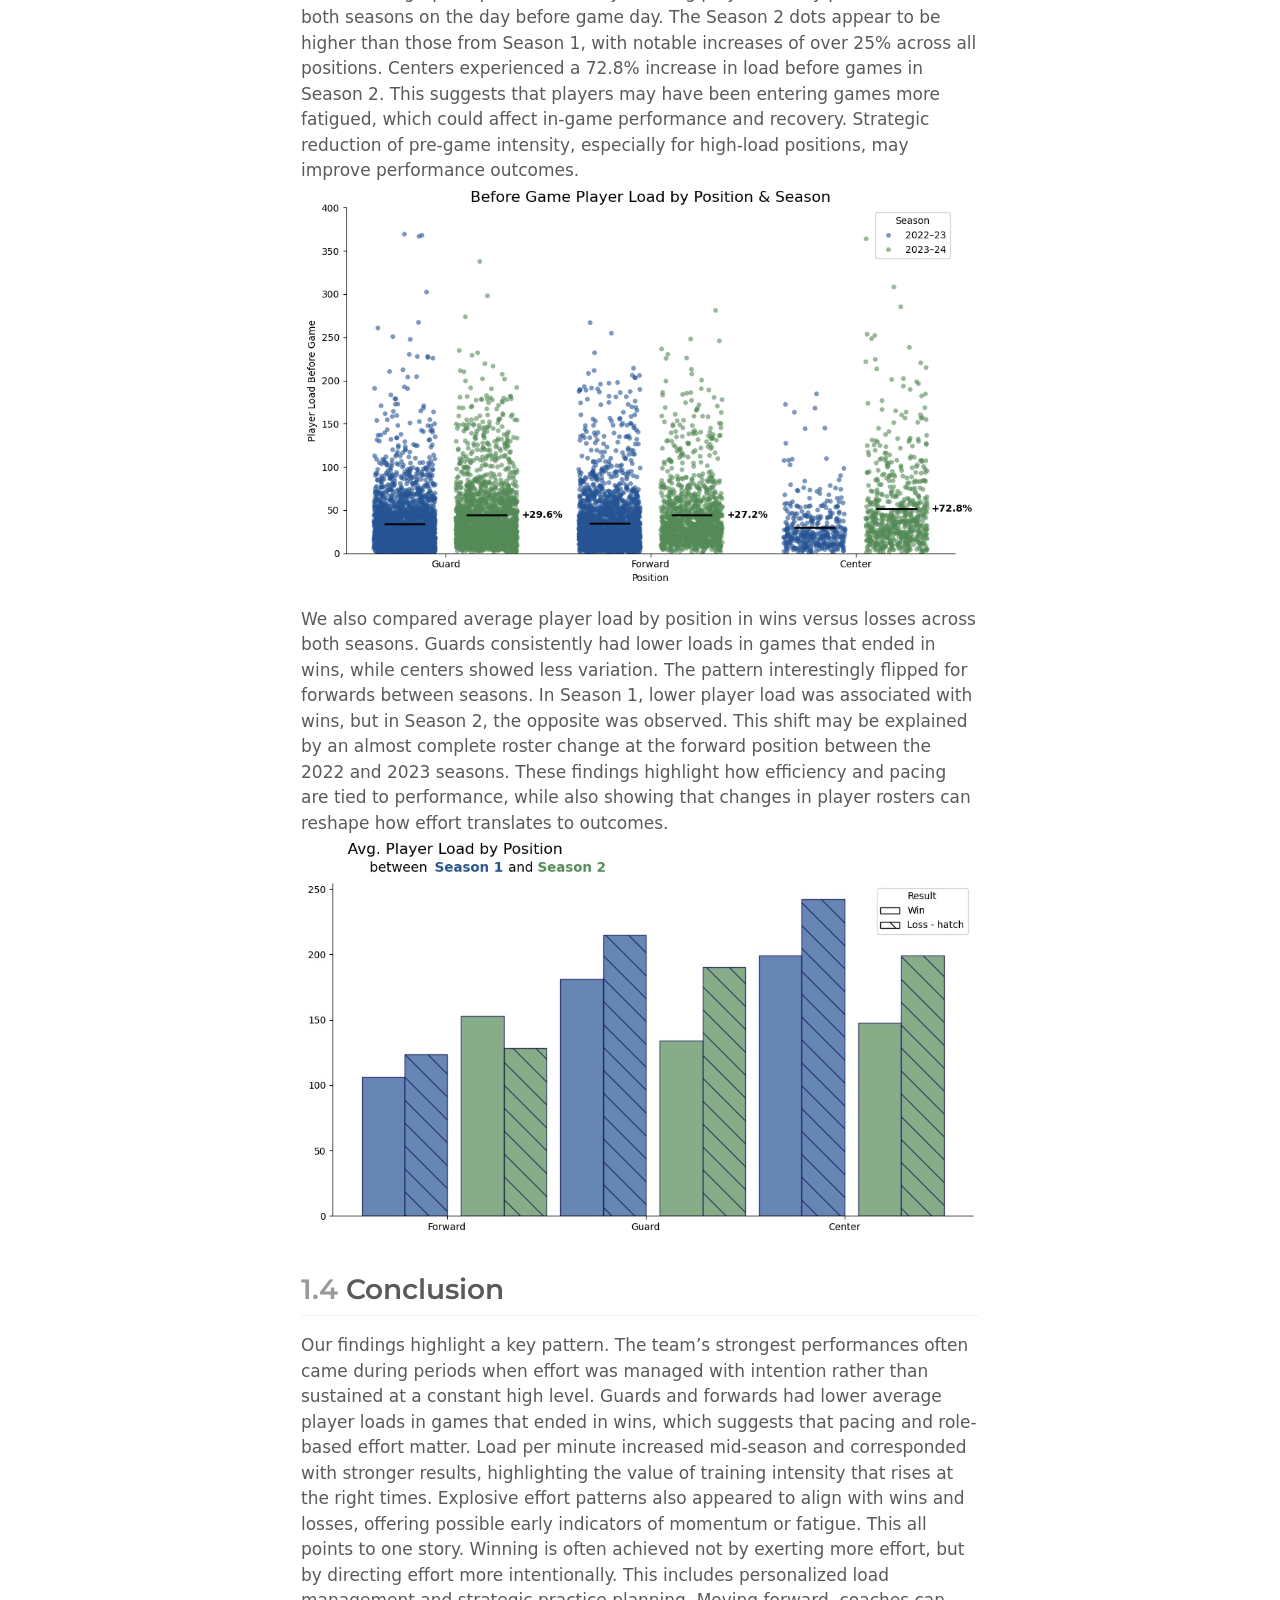
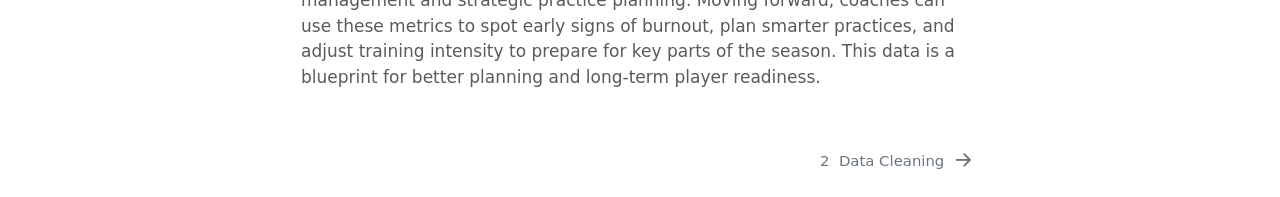
==== commit b34d9cd7: "index additions" ====
--- a/docs/index.html
+++ b/docs/index.html
@@ -210,6 +210,8 @@
 <section id="analysis" class="level2" data-number="1.3">
 <h2 data-number="1.3" class="anchored" data-anchor-id="analysis"><span class="header-section-number">1.3</span> Analysis</h2>
 <p>We began by using a heat map to track how player load per minute changed each week between the two seasons. Red shading shows where Season 2 had higher intensity than Season 1, while blue indicates the opposite. The trend reveals that weeks 11 through 21 in Season 2 had consistently higher player load per minute, with the biggest spikes in weeks 14 and 21. During this time, the team in Season 2 achieved a stronger overall record compared to the same stretch in Season 1. This suggests that a mid-season rise in physical demand may contribute to improved performance. <img src="graph1.png" class="img-fluid"></p>
+<p>The second graph expands on this by showing player load by position across both seasons on the day before game day. The Season 2 dots appear to be higher than those from Season 1, with notable increases of over 25% across all positions. Centers experienced a 72.8% increase in load before games in Season 2. This suggests that players may have been entering games more fatigued, which could affect in-game performance and recovery. Strategic reduction of pre-game intensity, especially for high-load positions, may improve performance outcomes. <img src="graph2.png" class="img-fluid"></p>
+<p>We also compared average player load by position in wins versus losses across both seasons. Guards consistently had lower loads in games that ended in wins, while centers showed less variation. The pattern interestingly flipped for forwards between seasons. In Season 1, lower player load was associated with wins, but in Season 2, the opposite was observed. This shift may be explained by an almost complete roster change at the forward position between the 2022 and 2023 seasons. These findings highlight how efficiency and pacing are tied to performance, while also showing that changes in player rosters can reshape how effort translates to outcomes. <img src="graph3.png" class="img-fluid"></p>
 </section>
 <section id="conclusion" class="level2" data-number="1.4">
 <h2 data-number="1.4" class="anchored" data-anchor-id="conclusion"><span class="header-section-number">1.4</span> Conclusion</h2>
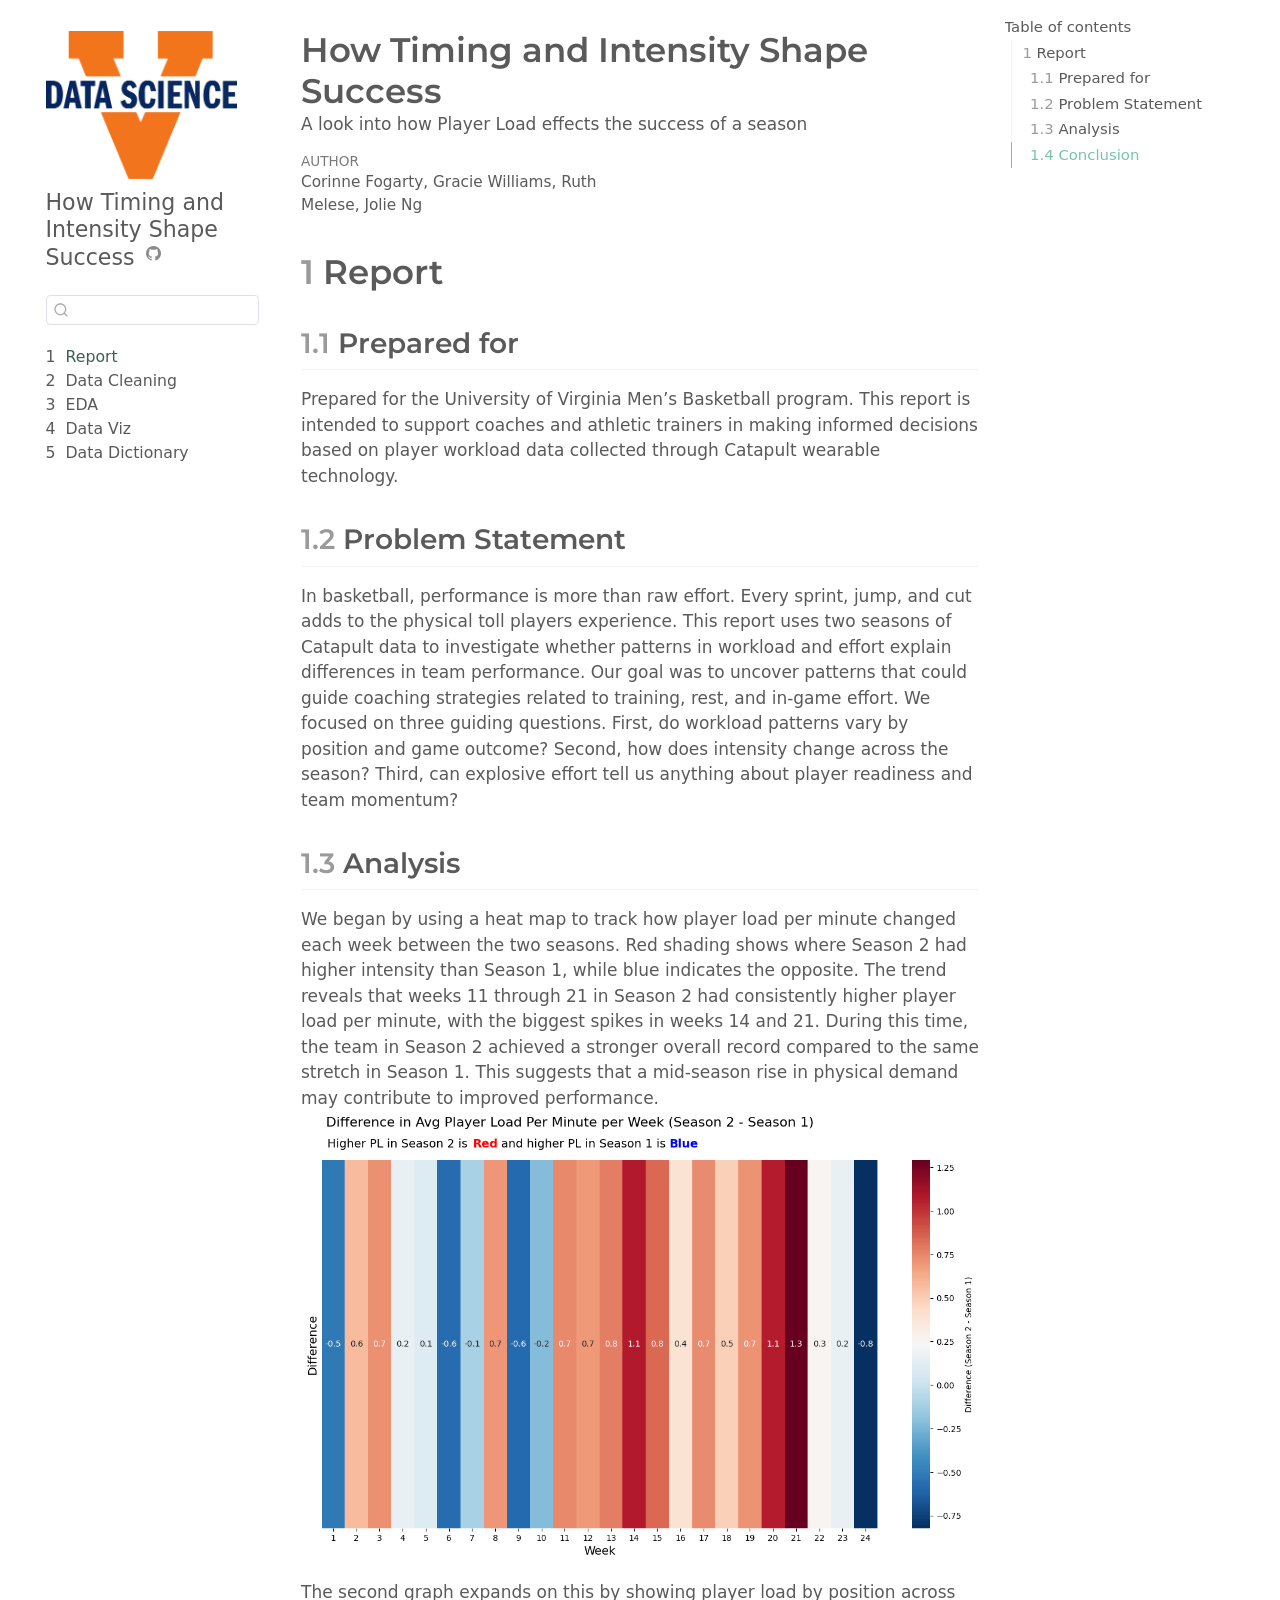
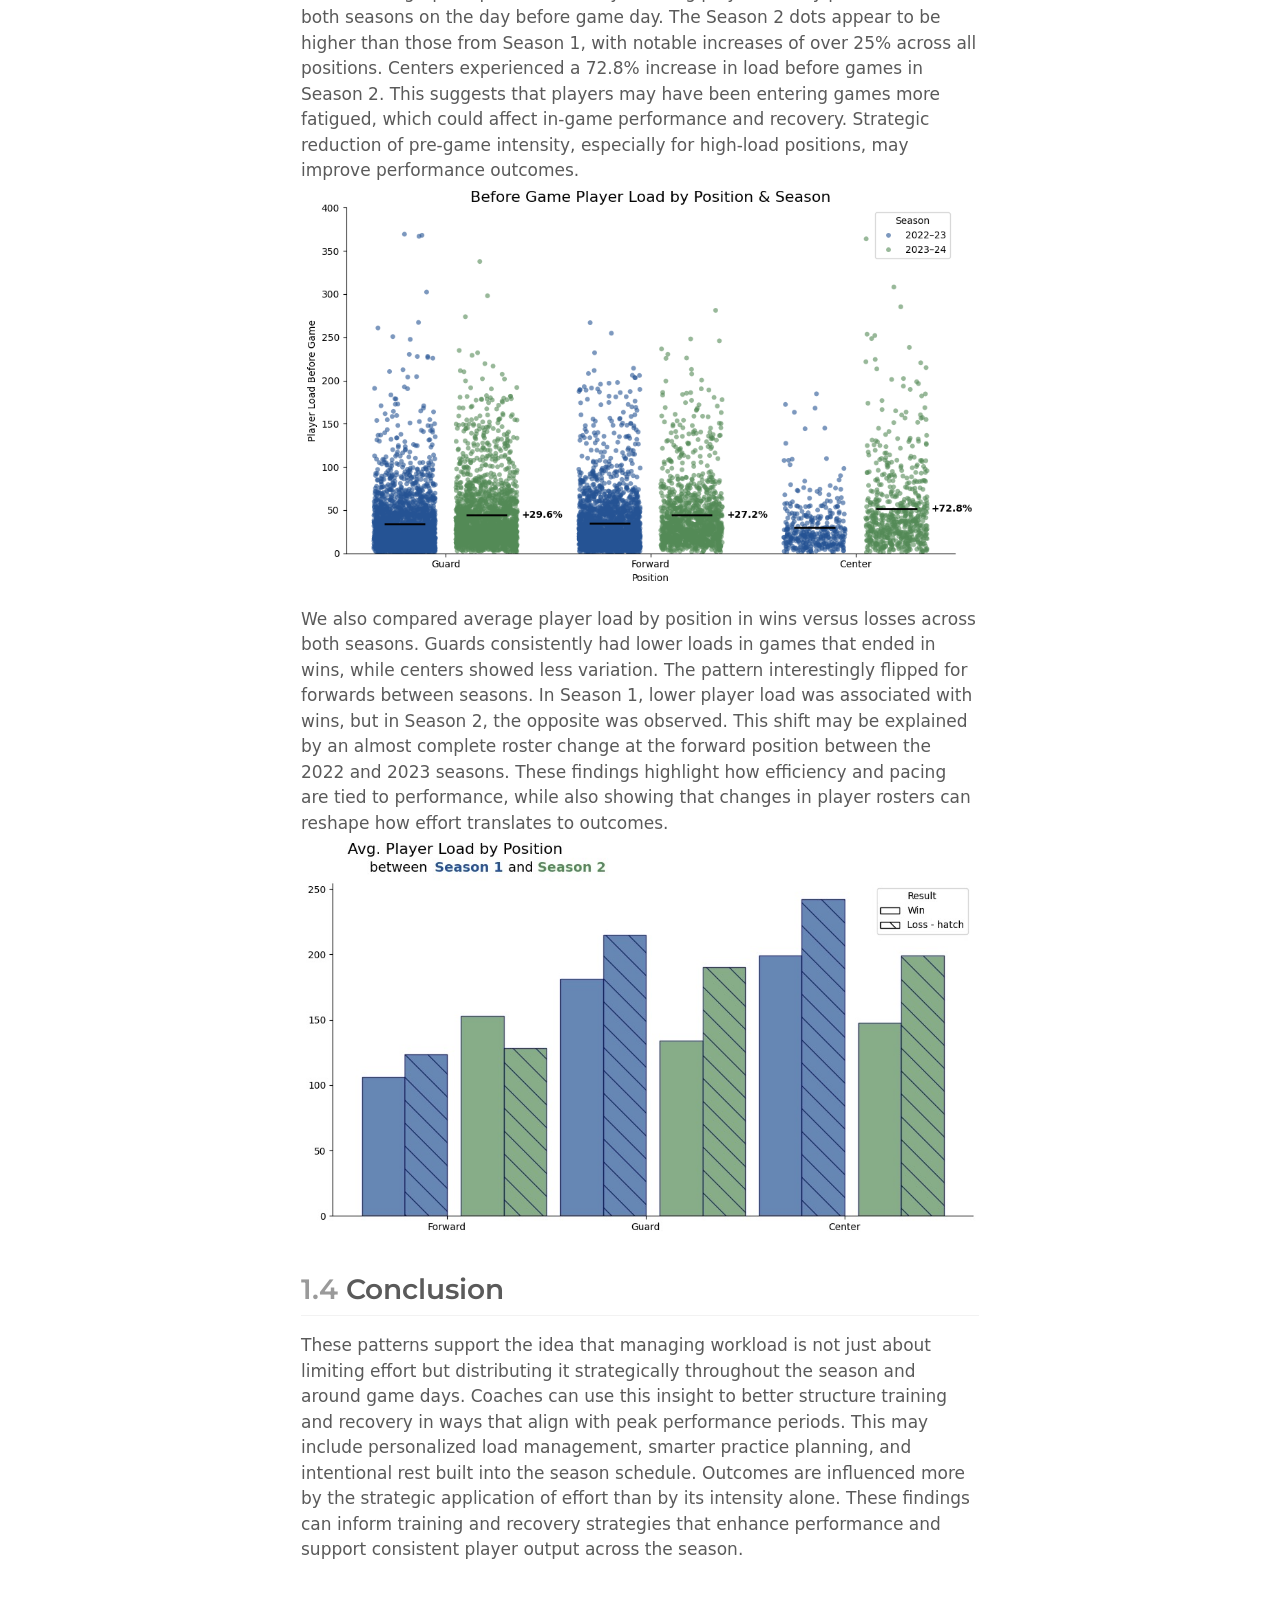
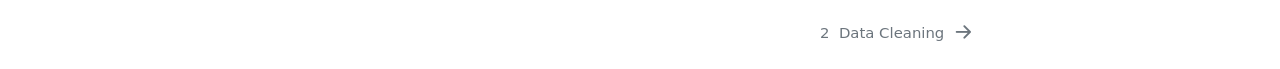
==== commit 127da818: "conclusion changes" ====
--- a/docs/index.html
+++ b/docs/index.html
@@ -215,7 +215,7 @@
 </section>
 <section id="conclusion" class="level2" data-number="1.4">
 <h2 data-number="1.4" class="anchored" data-anchor-id="conclusion"><span class="header-section-number">1.4</span> Conclusion</h2>
-<p>Our findings highlight a key pattern. The team’s strongest performances often came during periods when effort was managed with intention rather than sustained at a constant high level. Guards and forwards had lower average player loads in games that ended in wins, which suggests that pacing and role-based effort matter. Load per minute increased mid-season and corresponded with stronger results, highlighting the value of training intensity that rises at the right times. Explosive effort patterns also appeared to align with wins and losses, offering possible early indicators of momentum or fatigue. This all points to one story. Winning is often achieved not by exerting more effort, but by directing effort more intentionally. This includes personalized load management and strategic practice planning.&nbsp;Moving forward, coaches can use these metrics to spot early signs of burnout, plan smarter practices, and adjust training intensity to prepare for key parts of the season. This data is a blueprint for better planning and long-term player readiness.</p>
+<p>These patterns support the idea that managing workload is not just about limiting effort but distributing it strategically throughout the season and around game days. Coaches can use this insight to better structure training and recovery in ways that align with peak performance periods. This may include personalized load management, smarter practice planning, and intentional rest built into the season schedule. Outcomes are influenced more by the strategic application of effort than by its intensity alone. These findings can inform training and recovery strategies that enhance performance and support consistent player output across the season.</p>
 
 
 </section>
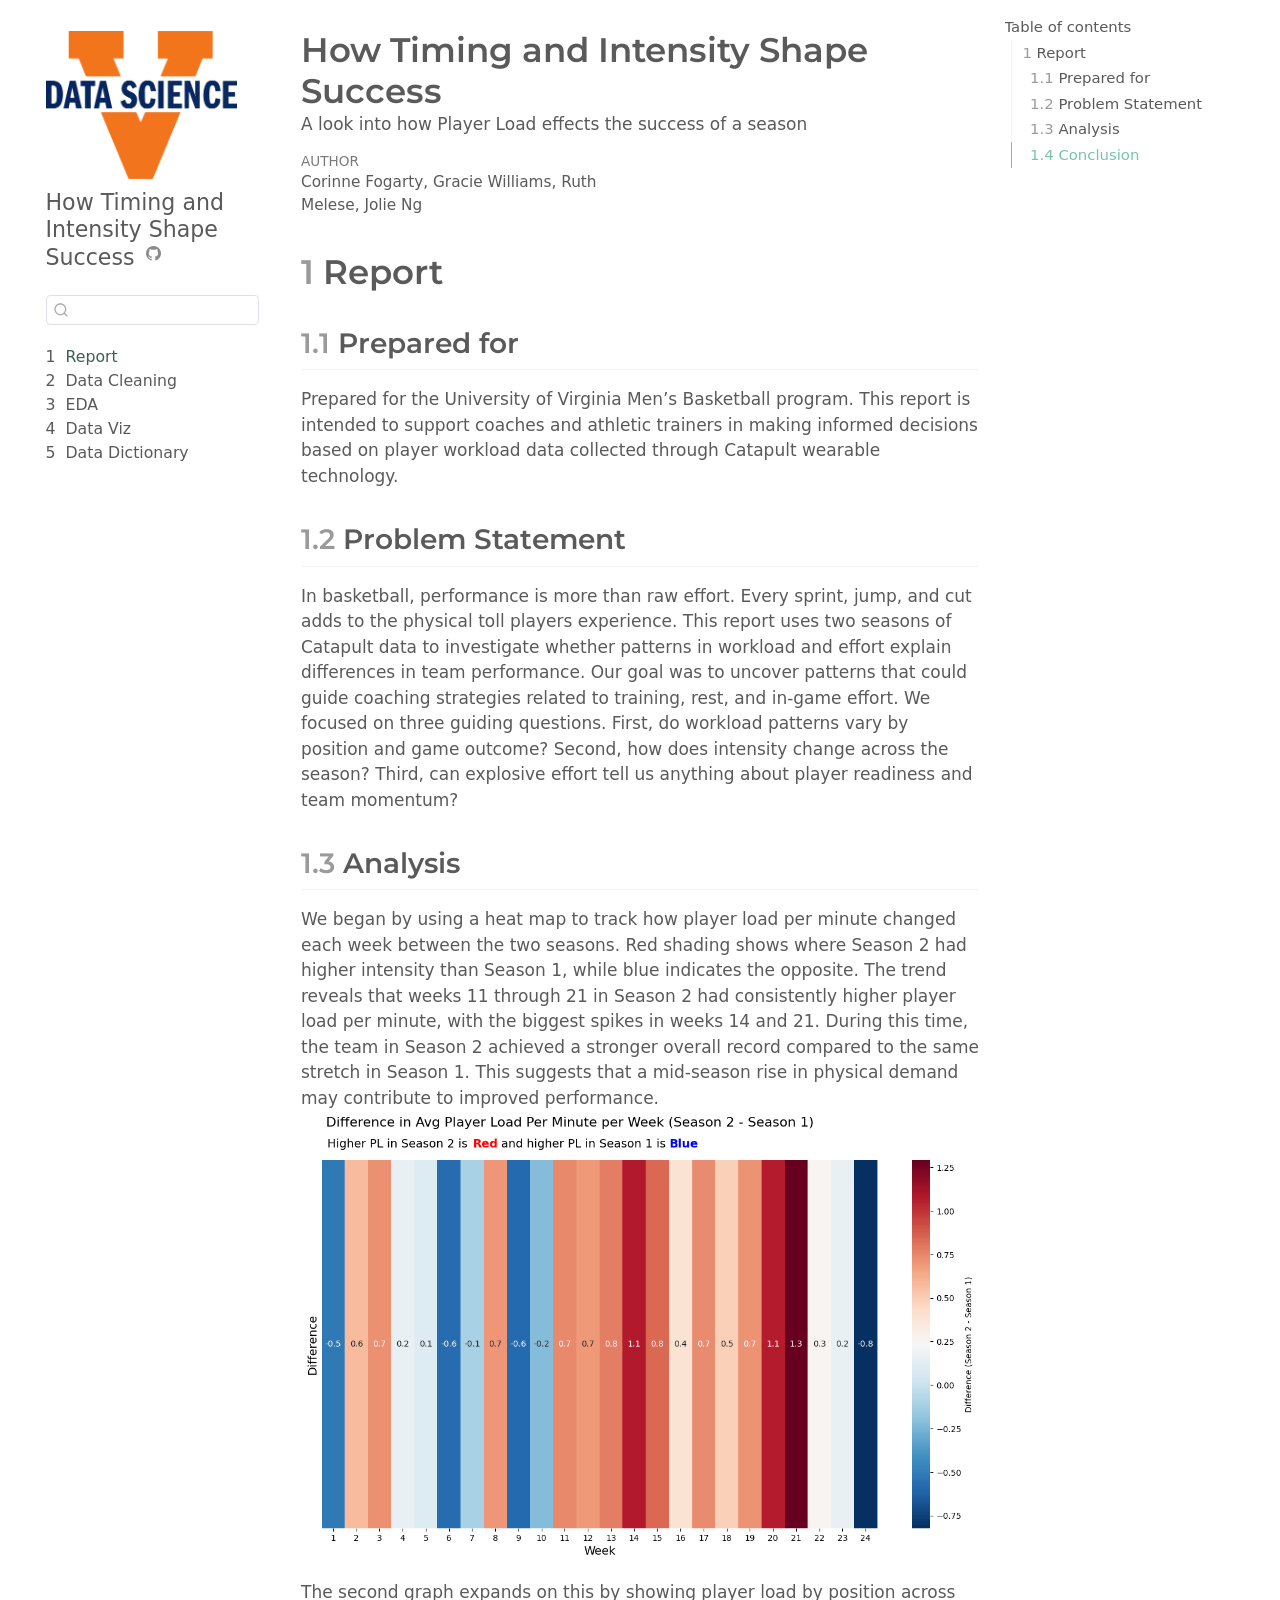
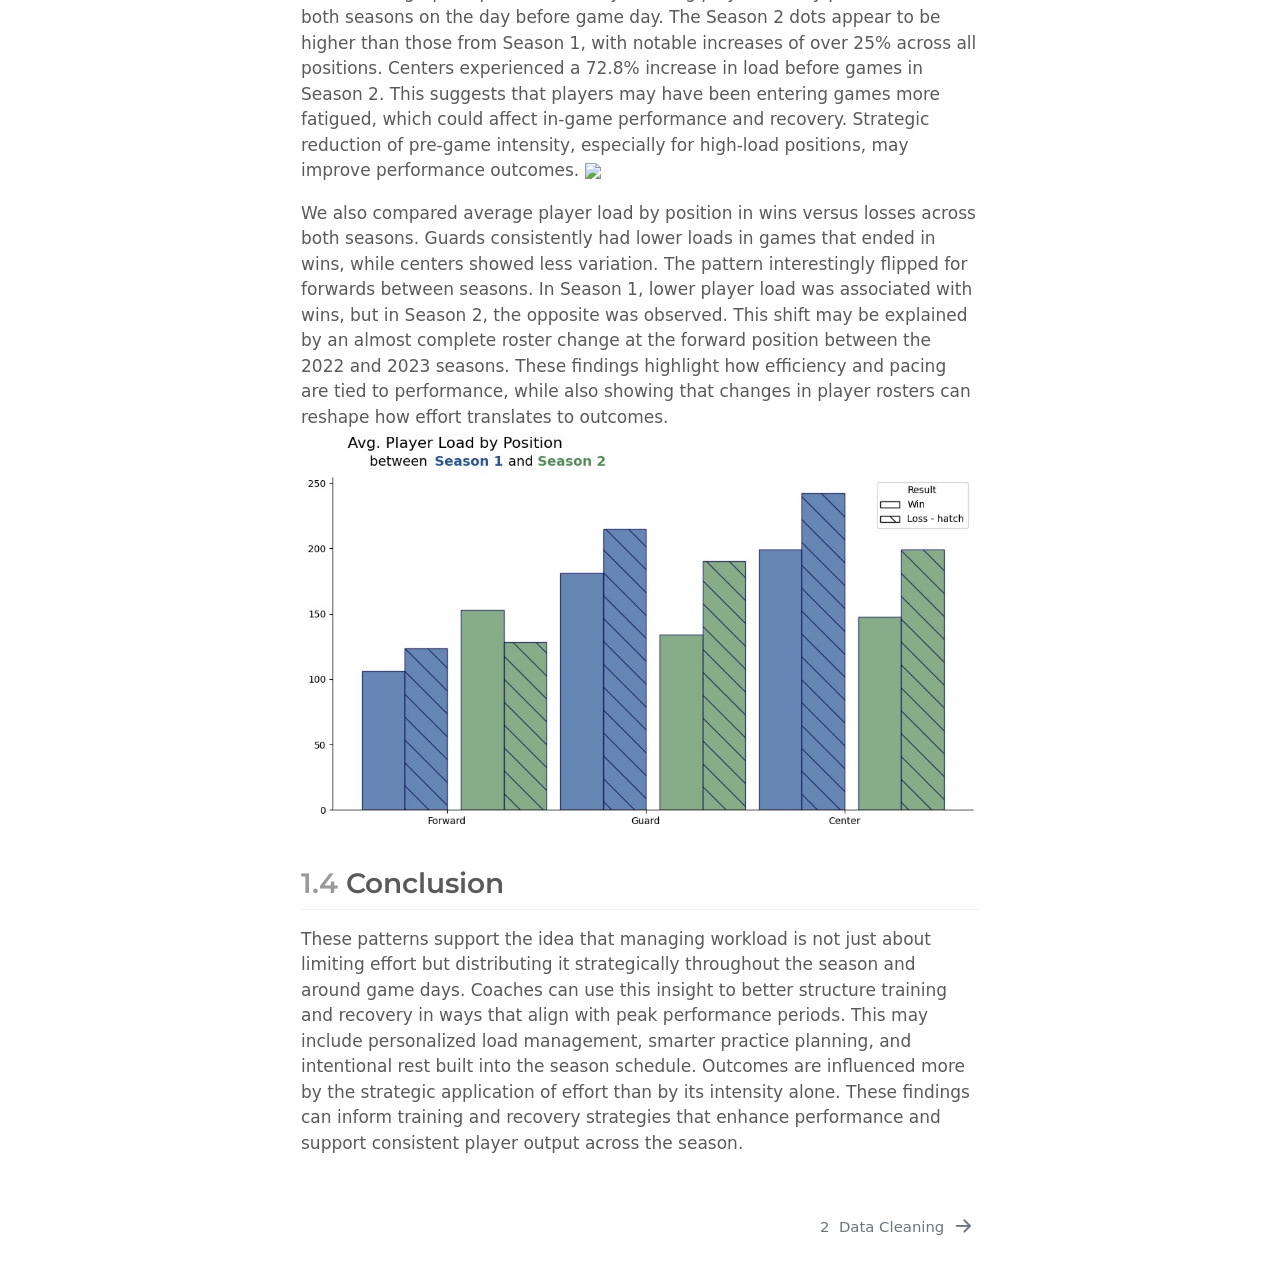
==== commit be281601: "jitter graph" ====
--- a/docs/index.html
+++ b/docs/index.html
@@ -210,7 +210,7 @@
 <section id="analysis" class="level2" data-number="1.3">
 <h2 data-number="1.3" class="anchored" data-anchor-id="analysis"><span class="header-section-number">1.3</span> Analysis</h2>
 <p>We began by using a heat map to track how player load per minute changed each week between the two seasons. Red shading shows where Season 2 had higher intensity than Season 1, while blue indicates the opposite. The trend reveals that weeks 11 through 21 in Season 2 had consistently higher player load per minute, with the biggest spikes in weeks 14 and 21. During this time, the team in Season 2 achieved a stronger overall record compared to the same stretch in Season 1. This suggests that a mid-season rise in physical demand may contribute to improved performance. <img src="graph1.png" class="img-fluid"></p>
-<p>The second graph expands on this by showing player load by position across both seasons on the day before game day. The Season 2 dots appear to be higher than those from Season 1, with notable increases of over 25% across all positions. Centers experienced a 72.8% increase in load before games in Season 2. This suggests that players may have been entering games more fatigued, which could affect in-game performance and recovery. Strategic reduction of pre-game intensity, especially for high-load positions, may improve performance outcomes. <img src="graph2.png" class="img-fluid"></p>
+<p>The second graph expands on this by showing player load by position across both seasons on the day before game day. The Season 2 dots appear to be higher than those from Season 1, with notable increases of over 25% across all positions. Centers experienced a 72.8% increase in load before games in Season 2. This suggests that players may have been entering games more fatigued, which could affect in-game performance and recovery. Strategic reduction of pre-game intensity, especially for high-load positions, may improve performance outcomes. <img src="jittergraph.png." class="img-fluid"></p>
 <p>We also compared average player load by position in wins versus losses across both seasons. Guards consistently had lower loads in games that ended in wins, while centers showed less variation. The pattern interestingly flipped for forwards between seasons. In Season 1, lower player load was associated with wins, but in Season 2, the opposite was observed. This shift may be explained by an almost complete roster change at the forward position between the 2022 and 2023 seasons. These findings highlight how efficiency and pacing are tied to performance, while also showing that changes in player rosters can reshape how effort translates to outcomes. <img src="graph3.png" class="img-fluid"></p>
 </section>
 <section id="conclusion" class="level2" data-number="1.4">
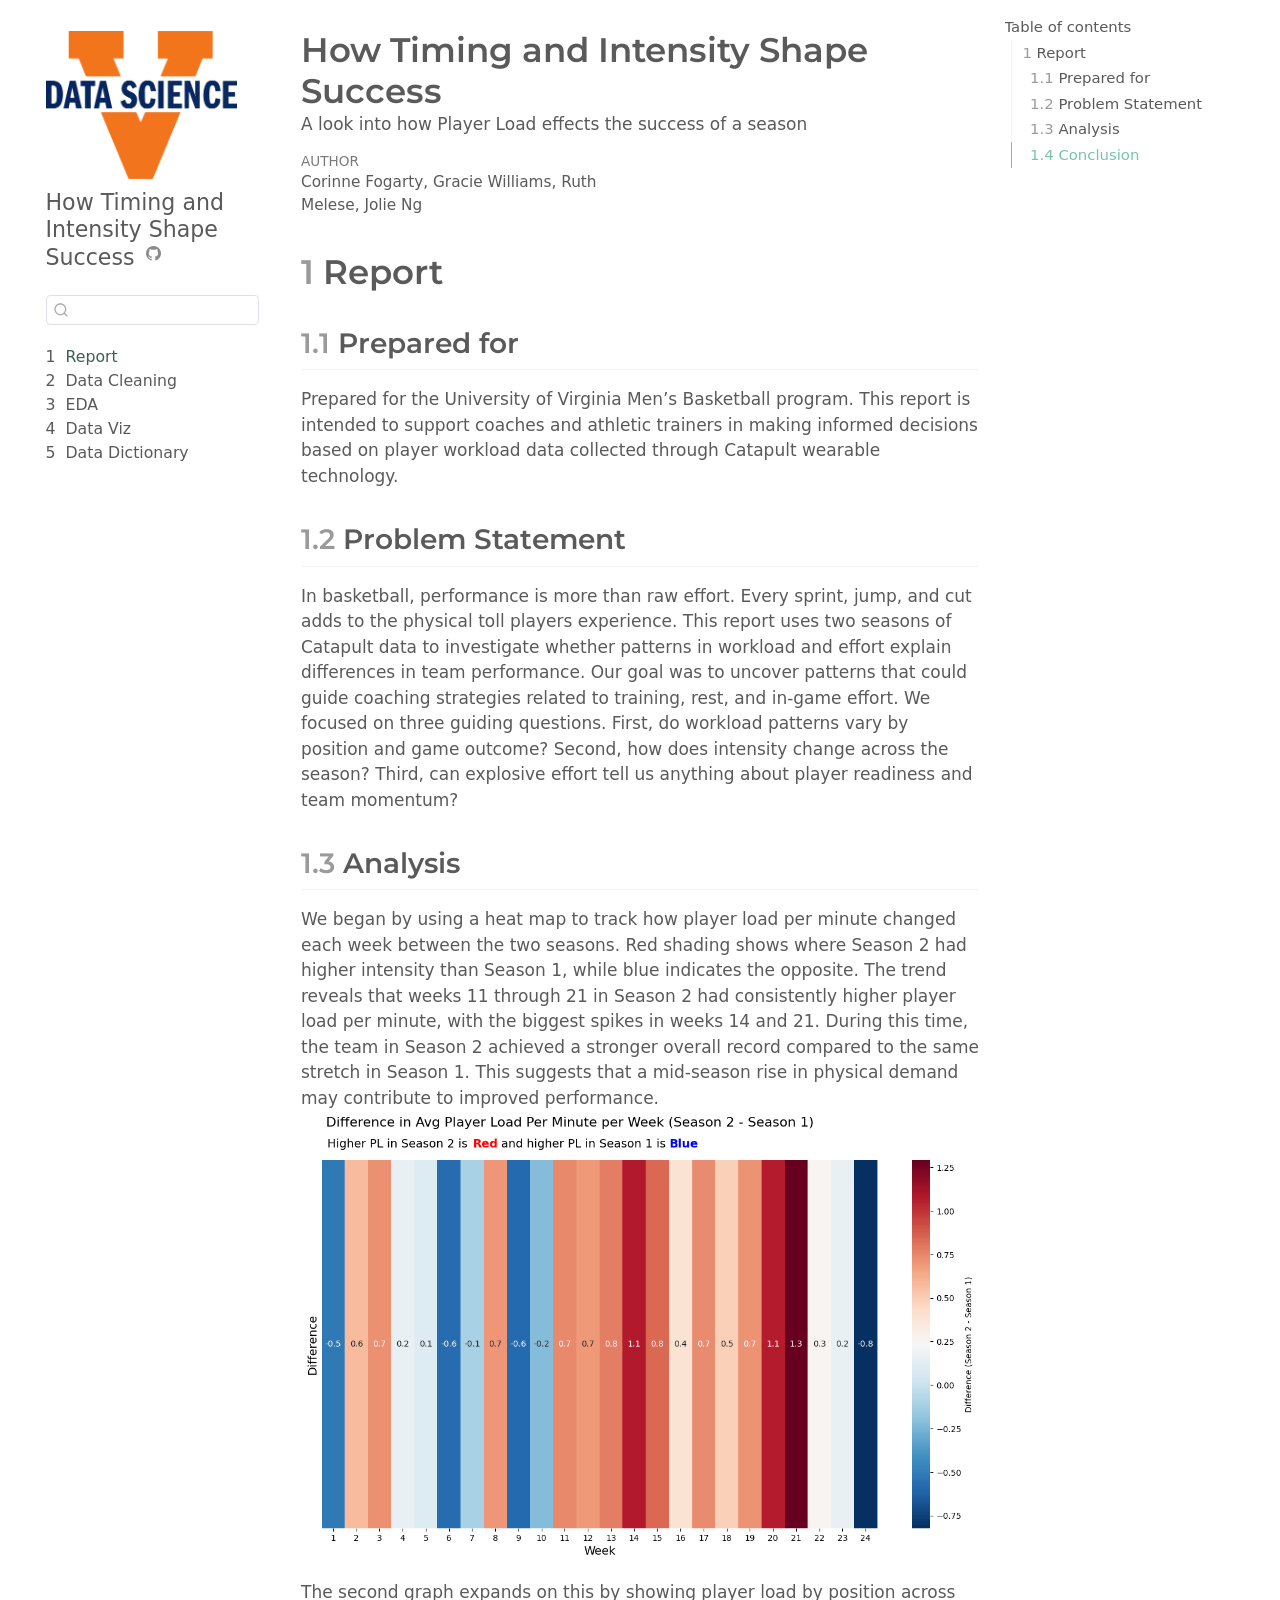
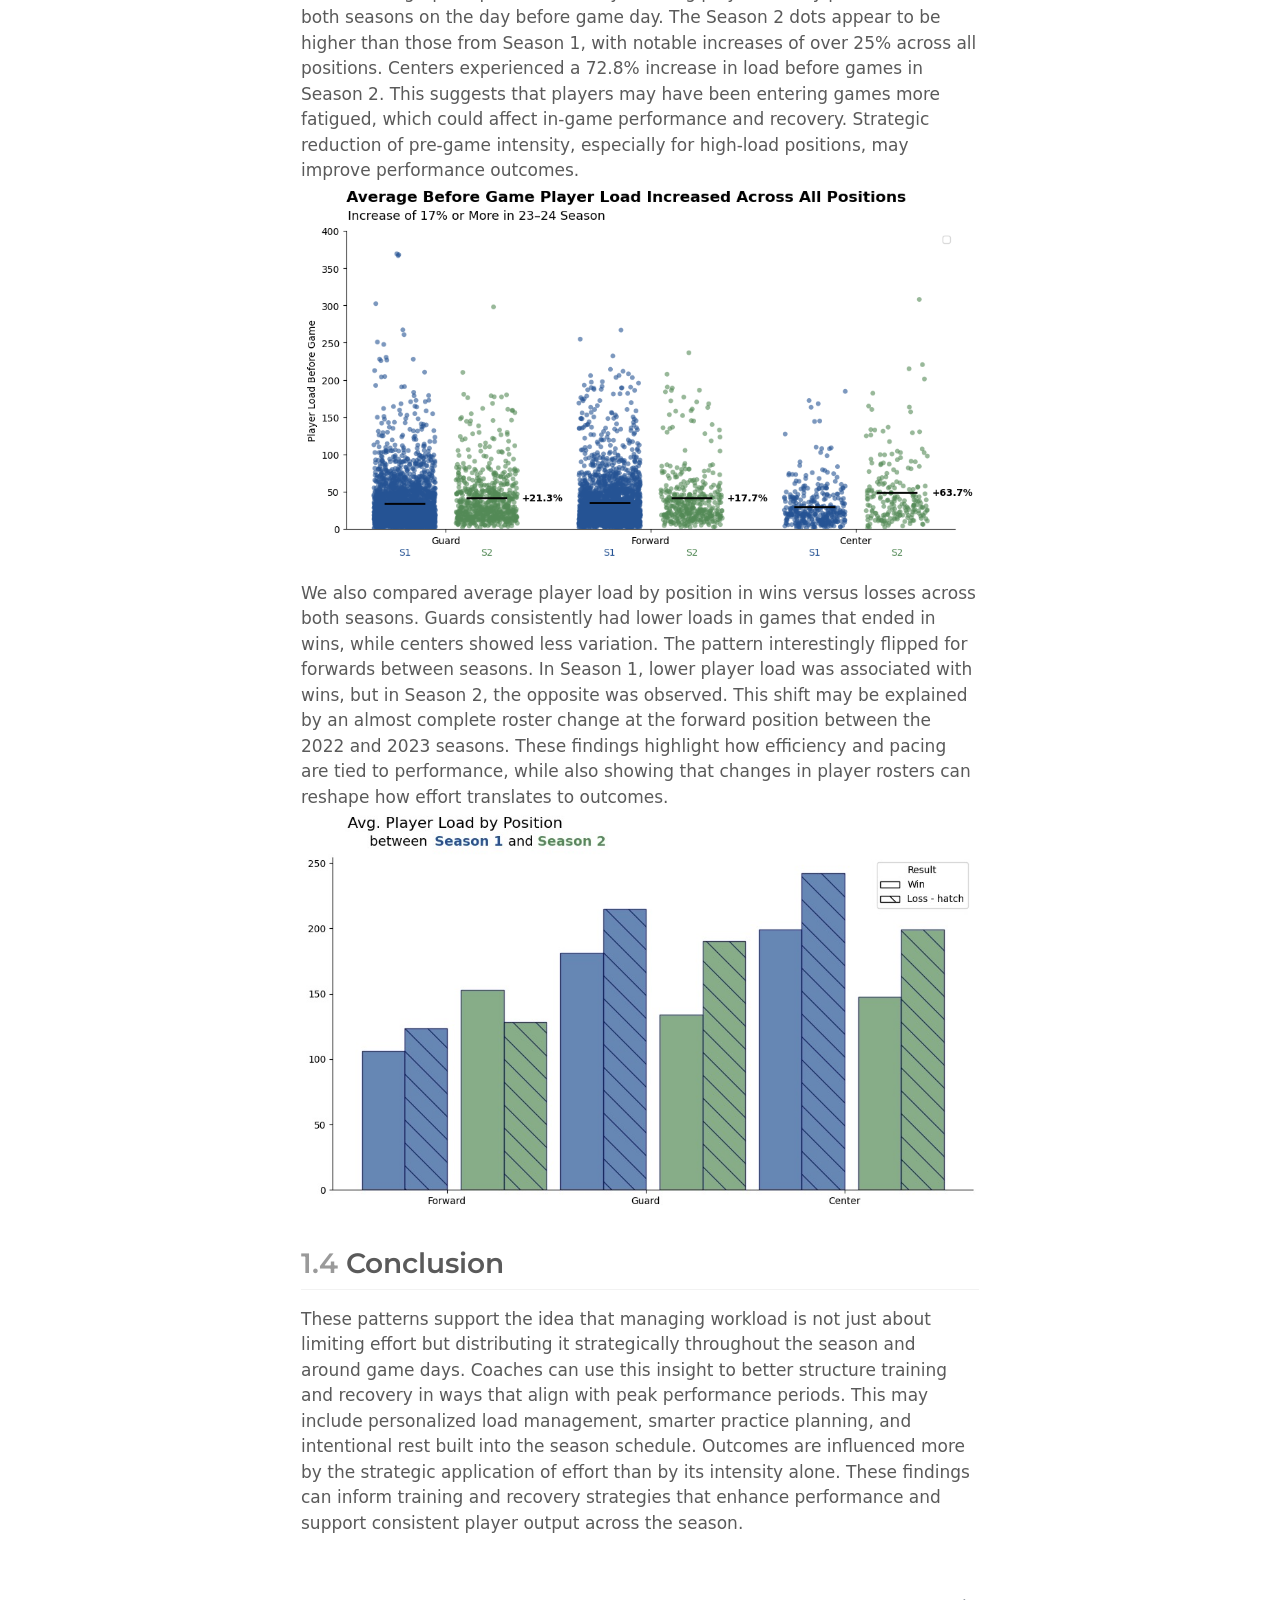
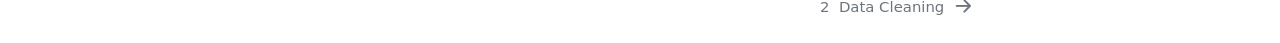
==== commit d3e352ae: "jitter graph" ====
--- a/docs/index.html
+++ b/docs/index.html
@@ -210,7 +210,7 @@
 <section id="analysis" class="level2" data-number="1.3">
 <h2 data-number="1.3" class="anchored" data-anchor-id="analysis"><span class="header-section-number">1.3</span> Analysis</h2>
 <p>We began by using a heat map to track how player load per minute changed each week between the two seasons. Red shading shows where Season 2 had higher intensity than Season 1, while blue indicates the opposite. The trend reveals that weeks 11 through 21 in Season 2 had consistently higher player load per minute, with the biggest spikes in weeks 14 and 21. During this time, the team in Season 2 achieved a stronger overall record compared to the same stretch in Season 1. This suggests that a mid-season rise in physical demand may contribute to improved performance. <img src="graph1.png" class="img-fluid"></p>
-<p>The second graph expands on this by showing player load by position across both seasons on the day before game day. The Season 2 dots appear to be higher than those from Season 1, with notable increases of over 25% across all positions. Centers experienced a 72.8% increase in load before games in Season 2. This suggests that players may have been entering games more fatigued, which could affect in-game performance and recovery. Strategic reduction of pre-game intensity, especially for high-load positions, may improve performance outcomes. <img src="jittergraph.png." class="img-fluid"></p>
+<p>The second graph expands on this by showing player load by position across both seasons on the day before game day. The Season 2 dots appear to be higher than those from Season 1, with notable increases of over 25% across all positions. Centers experienced a 72.8% increase in load before games in Season 2. This suggests that players may have been entering games more fatigued, which could affect in-game performance and recovery. Strategic reduction of pre-game intensity, especially for high-load positions, may improve performance outcomes. <img src="jittergraph.png" class="img-fluid"></p>
 <p>We also compared average player load by position in wins versus losses across both seasons. Guards consistently had lower loads in games that ended in wins, while centers showed less variation. The pattern interestingly flipped for forwards between seasons. In Season 1, lower player load was associated with wins, but in Season 2, the opposite was observed. This shift may be explained by an almost complete roster change at the forward position between the 2022 and 2023 seasons. These findings highlight how efficiency and pacing are tied to performance, while also showing that changes in player rosters can reshape how effort translates to outcomes. <img src="graph3.png" class="img-fluid"></p>
 </section>
 <section id="conclusion" class="level2" data-number="1.4">
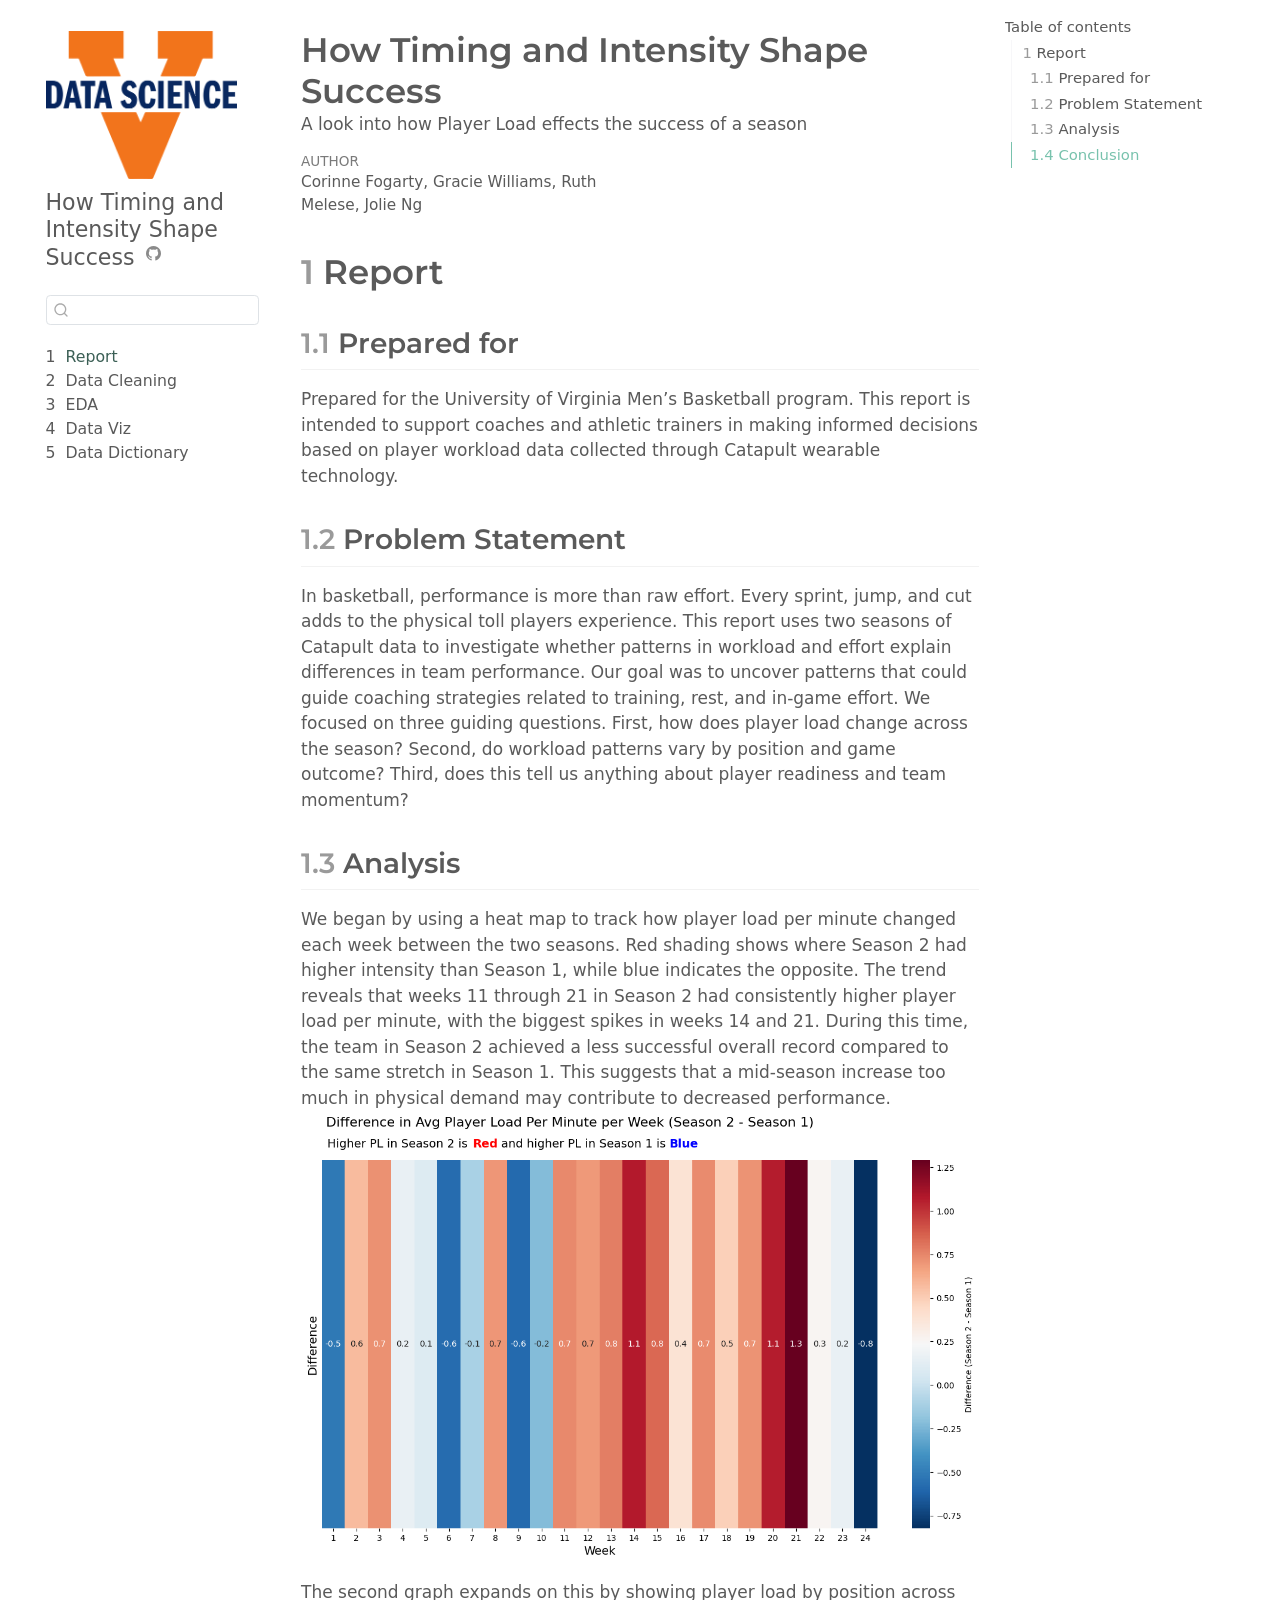
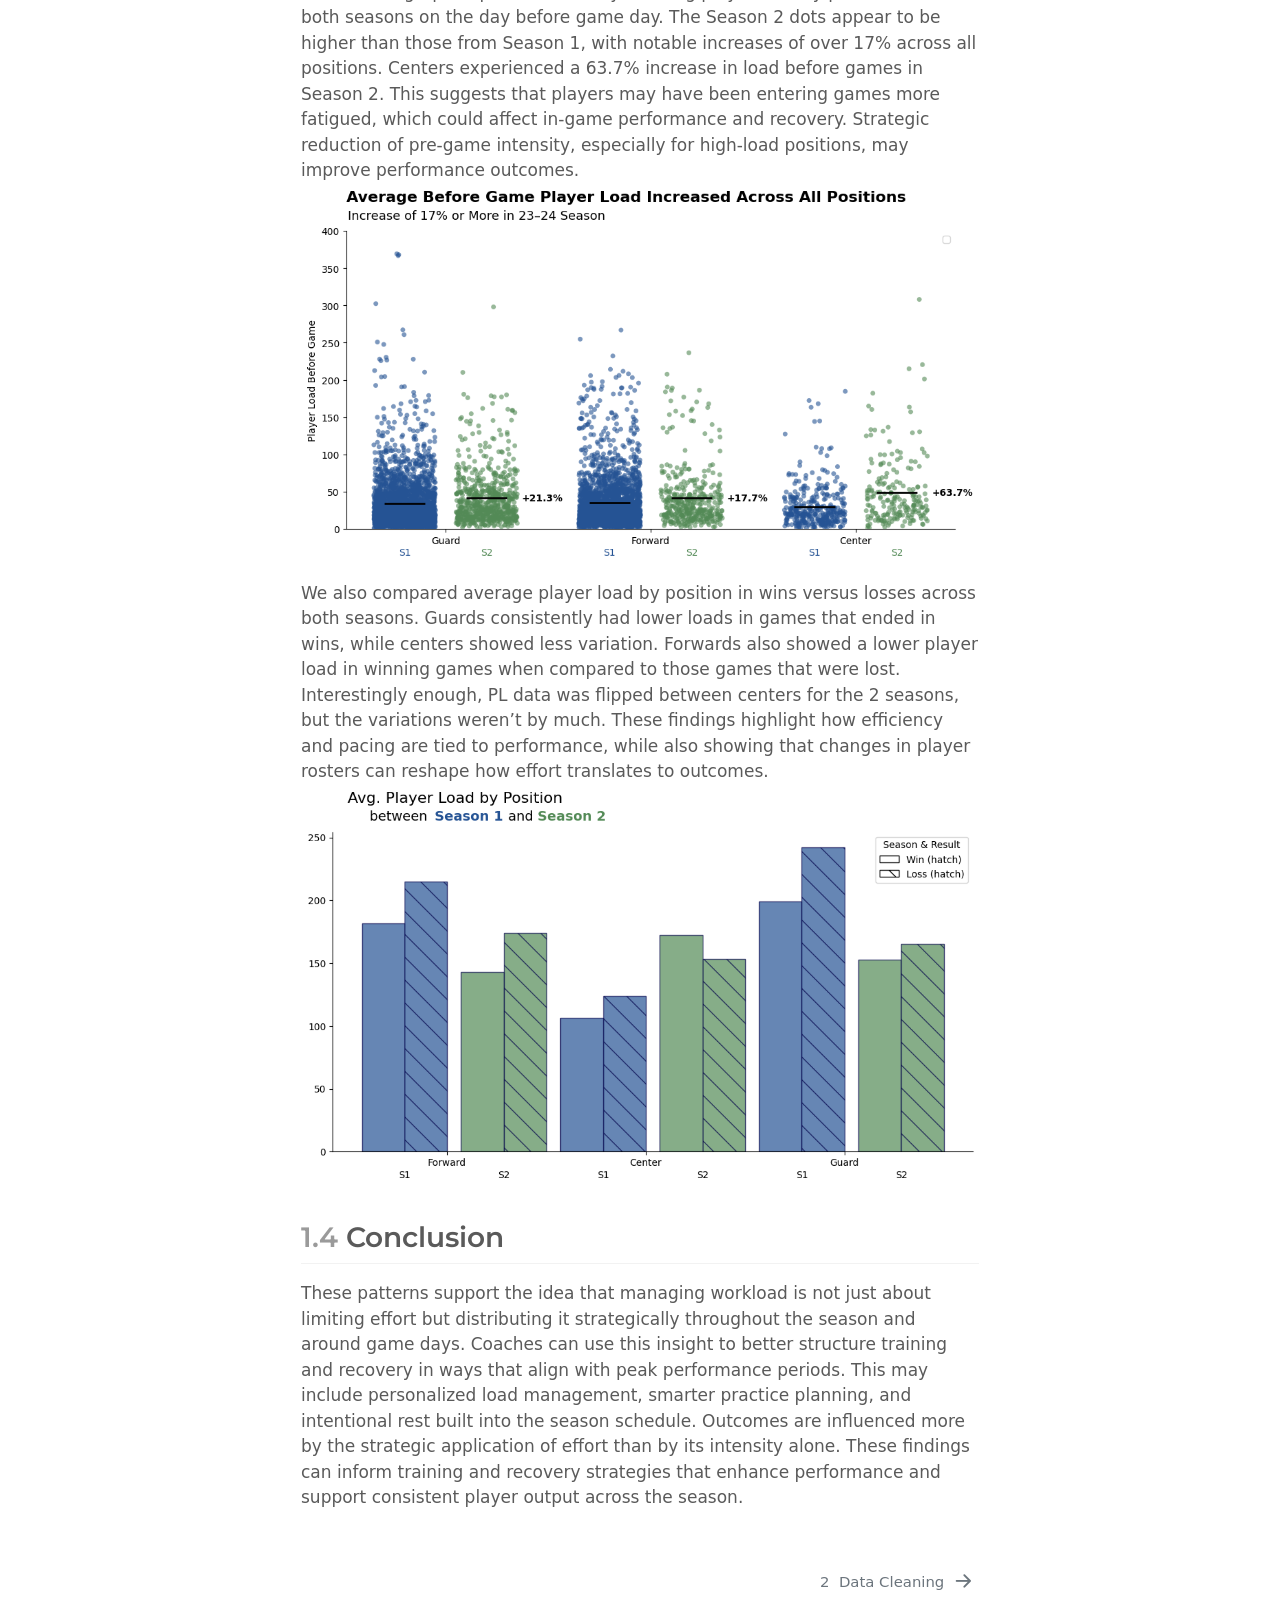
==== commit e8fab7c0: "index changes" ====
--- a/docs/index.html
+++ b/docs/index.html
@@ -205,13 +205,13 @@
 </section>
 <section id="problem-statement" class="level2" data-number="1.2">
 <h2 data-number="1.2" class="anchored" data-anchor-id="problem-statement"><span class="header-section-number">1.2</span> Problem Statement</h2>
-<p>In basketball, performance is more than raw effort. Every sprint, jump, and cut adds to the physical toll players experience. This report uses two seasons of Catapult data to investigate whether patterns in workload and effort explain differences in team performance. Our goal was to uncover patterns that could guide coaching strategies related to training, rest, and in-game effort. We focused on three guiding questions. First, do workload patterns vary by position and game outcome? Second, how does intensity change across the season? Third, can explosive effort tell us anything about player readiness and team momentum?</p>
+<p>In basketball, performance is more than raw effort. Every sprint, jump, and cut adds to the physical toll players experience. This report uses two seasons of Catapult data to investigate whether patterns in workload and effort explain differences in team performance. Our goal was to uncover patterns that could guide coaching strategies related to training, rest, and in-game effort. We focused on three guiding questions. First, how does player load change across the season? Second, do workload patterns vary by position and game outcome? Third, does this tell us anything about player readiness and team momentum?</p>
 </section>
 <section id="analysis" class="level2" data-number="1.3">
 <h2 data-number="1.3" class="anchored" data-anchor-id="analysis"><span class="header-section-number">1.3</span> Analysis</h2>
-<p>We began by using a heat map to track how player load per minute changed each week between the two seasons. Red shading shows where Season 2 had higher intensity than Season 1, while blue indicates the opposite. The trend reveals that weeks 11 through 21 in Season 2 had consistently higher player load per minute, with the biggest spikes in weeks 14 and 21. During this time, the team in Season 2 achieved a stronger overall record compared to the same stretch in Season 1. This suggests that a mid-season rise in physical demand may contribute to improved performance. <img src="graph1.png" class="img-fluid"></p>
-<p>The second graph expands on this by showing player load by position across both seasons on the day before game day. The Season 2 dots appear to be higher than those from Season 1, with notable increases of over 25% across all positions. Centers experienced a 72.8% increase in load before games in Season 2. This suggests that players may have been entering games more fatigued, which could affect in-game performance and recovery. Strategic reduction of pre-game intensity, especially for high-load positions, may improve performance outcomes. <img src="jittergraph.png" class="img-fluid"></p>
-<p>We also compared average player load by position in wins versus losses across both seasons. Guards consistently had lower loads in games that ended in wins, while centers showed less variation. The pattern interestingly flipped for forwards between seasons. In Season 1, lower player load was associated with wins, but in Season 2, the opposite was observed. This shift may be explained by an almost complete roster change at the forward position between the 2022 and 2023 seasons. These findings highlight how efficiency and pacing are tied to performance, while also showing that changes in player rosters can reshape how effort translates to outcomes. <img src="graph3.png" class="img-fluid"></p>
+<p>We began by using a heat map to track how player load per minute changed each week between the two seasons. Red shading shows where Season 2 had higher intensity than Season 1, while blue indicates the opposite. The trend reveals that weeks 11 through 21 in Season 2 had consistently higher player load per minute, with the biggest spikes in weeks 14 and 21. During this time, the team in Season 2 achieved a less successful overall record compared to the same stretch in Season 1. This suggests that a mid-season increase too much in physical demand may contribute to decreased performance. <img src="graph1.png" class="img-fluid"></p>
+<p>The second graph expands on this by showing player load by position across both seasons on the day before game day. The Season 2 dots appear to be higher than those from Season 1, with notable increases of over 17% across all positions. Centers experienced a 63.7% increase in load before games in Season 2. This suggests that players may have been entering games more fatigued, which could affect in-game performance and recovery. Strategic reduction of pre-game intensity, especially for high-load positions, may improve performance outcomes. <img src="jittergraph.png" class="img-fluid"></p>
+<p>We also compared average player load by position in wins versus losses across both seasons. Guards consistently had lower loads in games that ended in wins, while centers showed less variation. Forwards also showed a lower player load in winning games when compared to those games that were lost. Interestingly enough, PL data was flipped between centers for the 2 seasons, but the variations weren’t by much. These findings highlight how efficiency and pacing are tied to performance, while also showing that changes in player rosters can reshape how effort translates to outcomes. <img src="PL.png" class="img-fluid"></p>
 </section>
 <section id="conclusion" class="level2" data-number="1.4">
 <h2 data-number="1.4" class="anchored" data-anchor-id="conclusion"><span class="header-section-number">1.4</span> Conclusion</h2>
